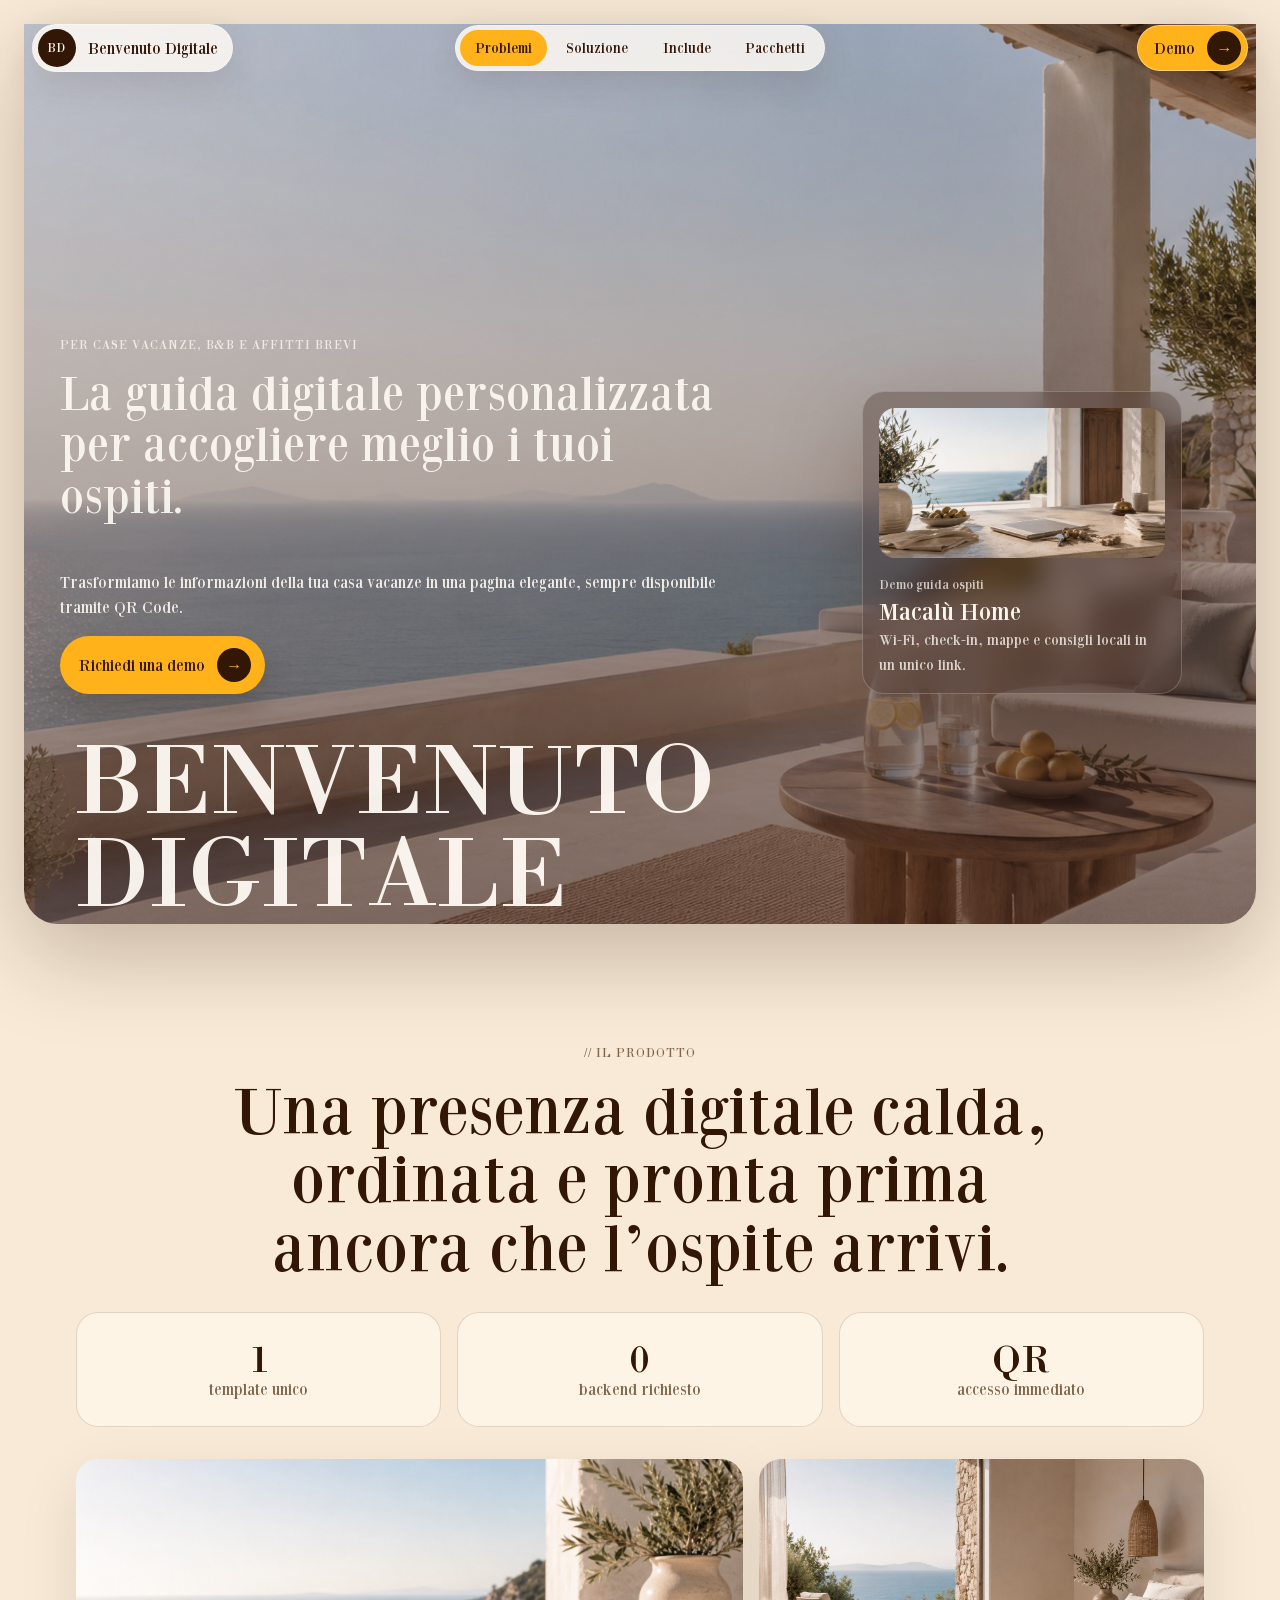
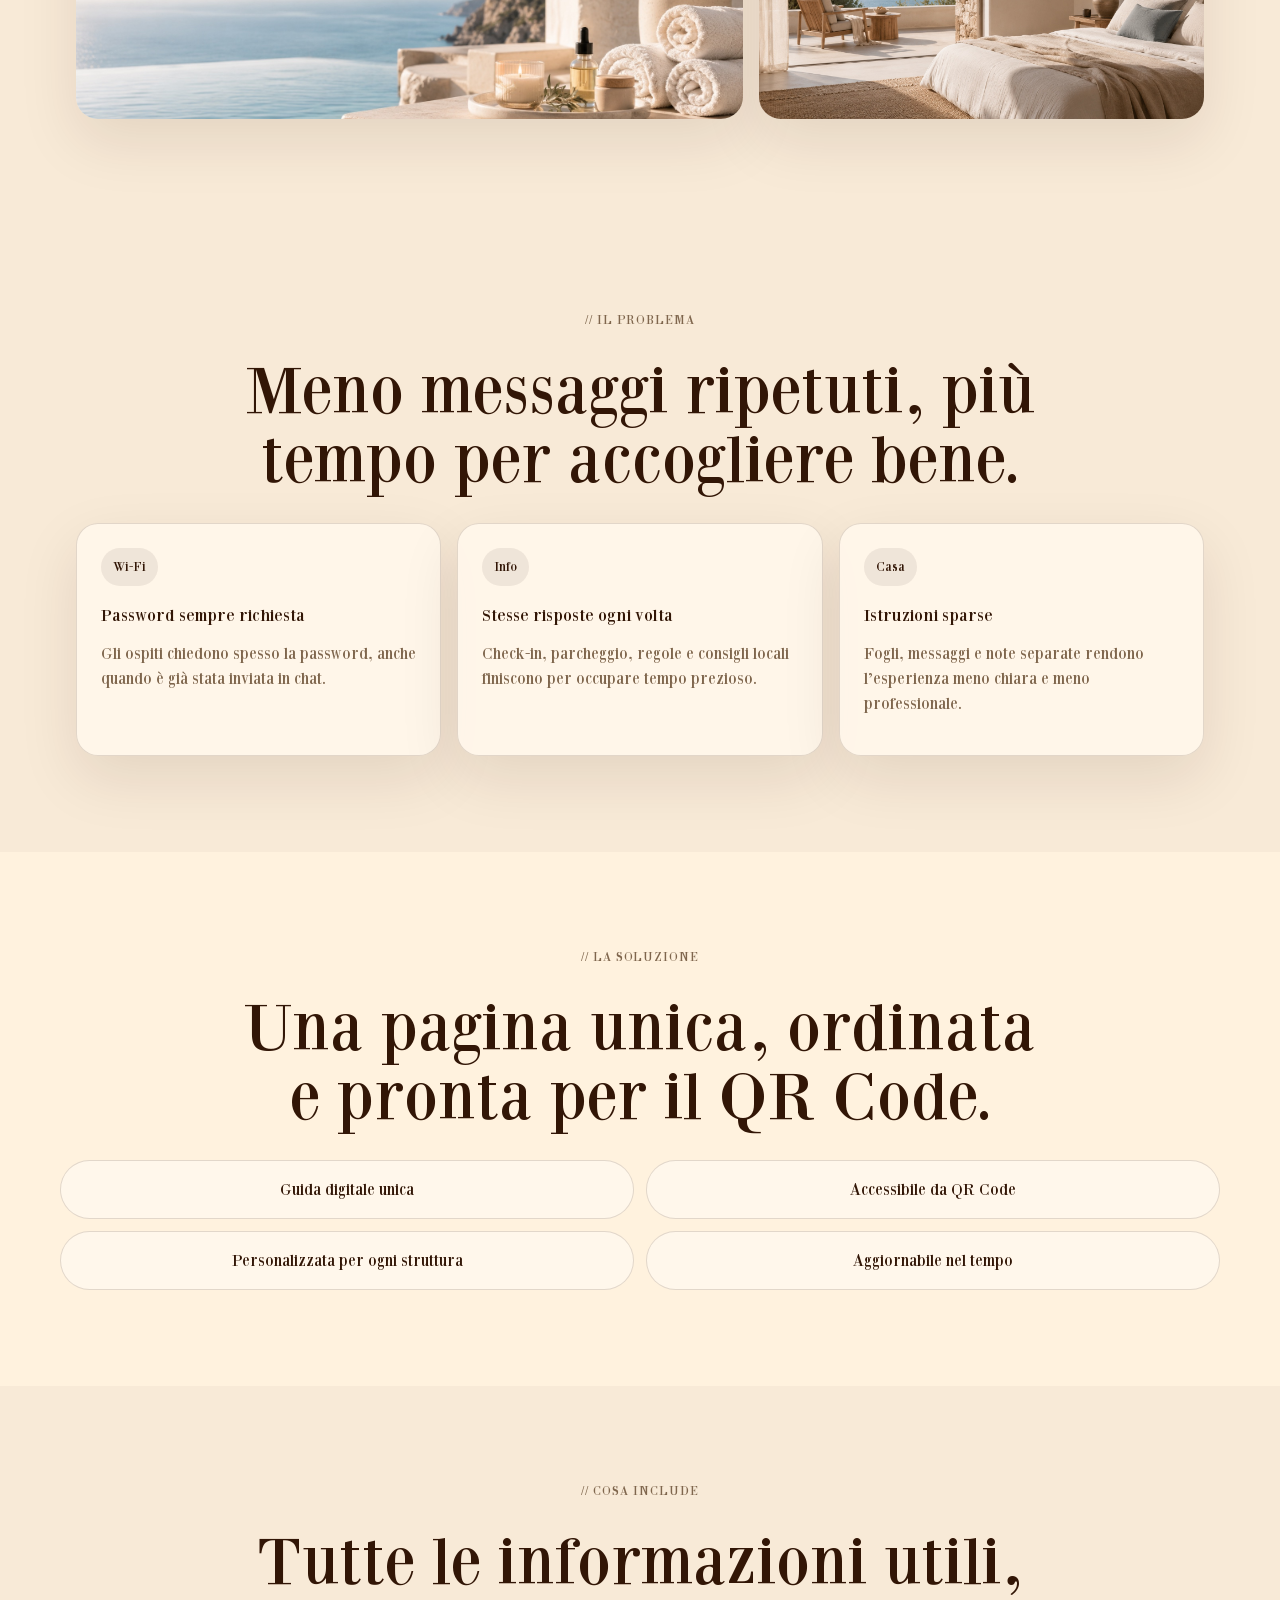
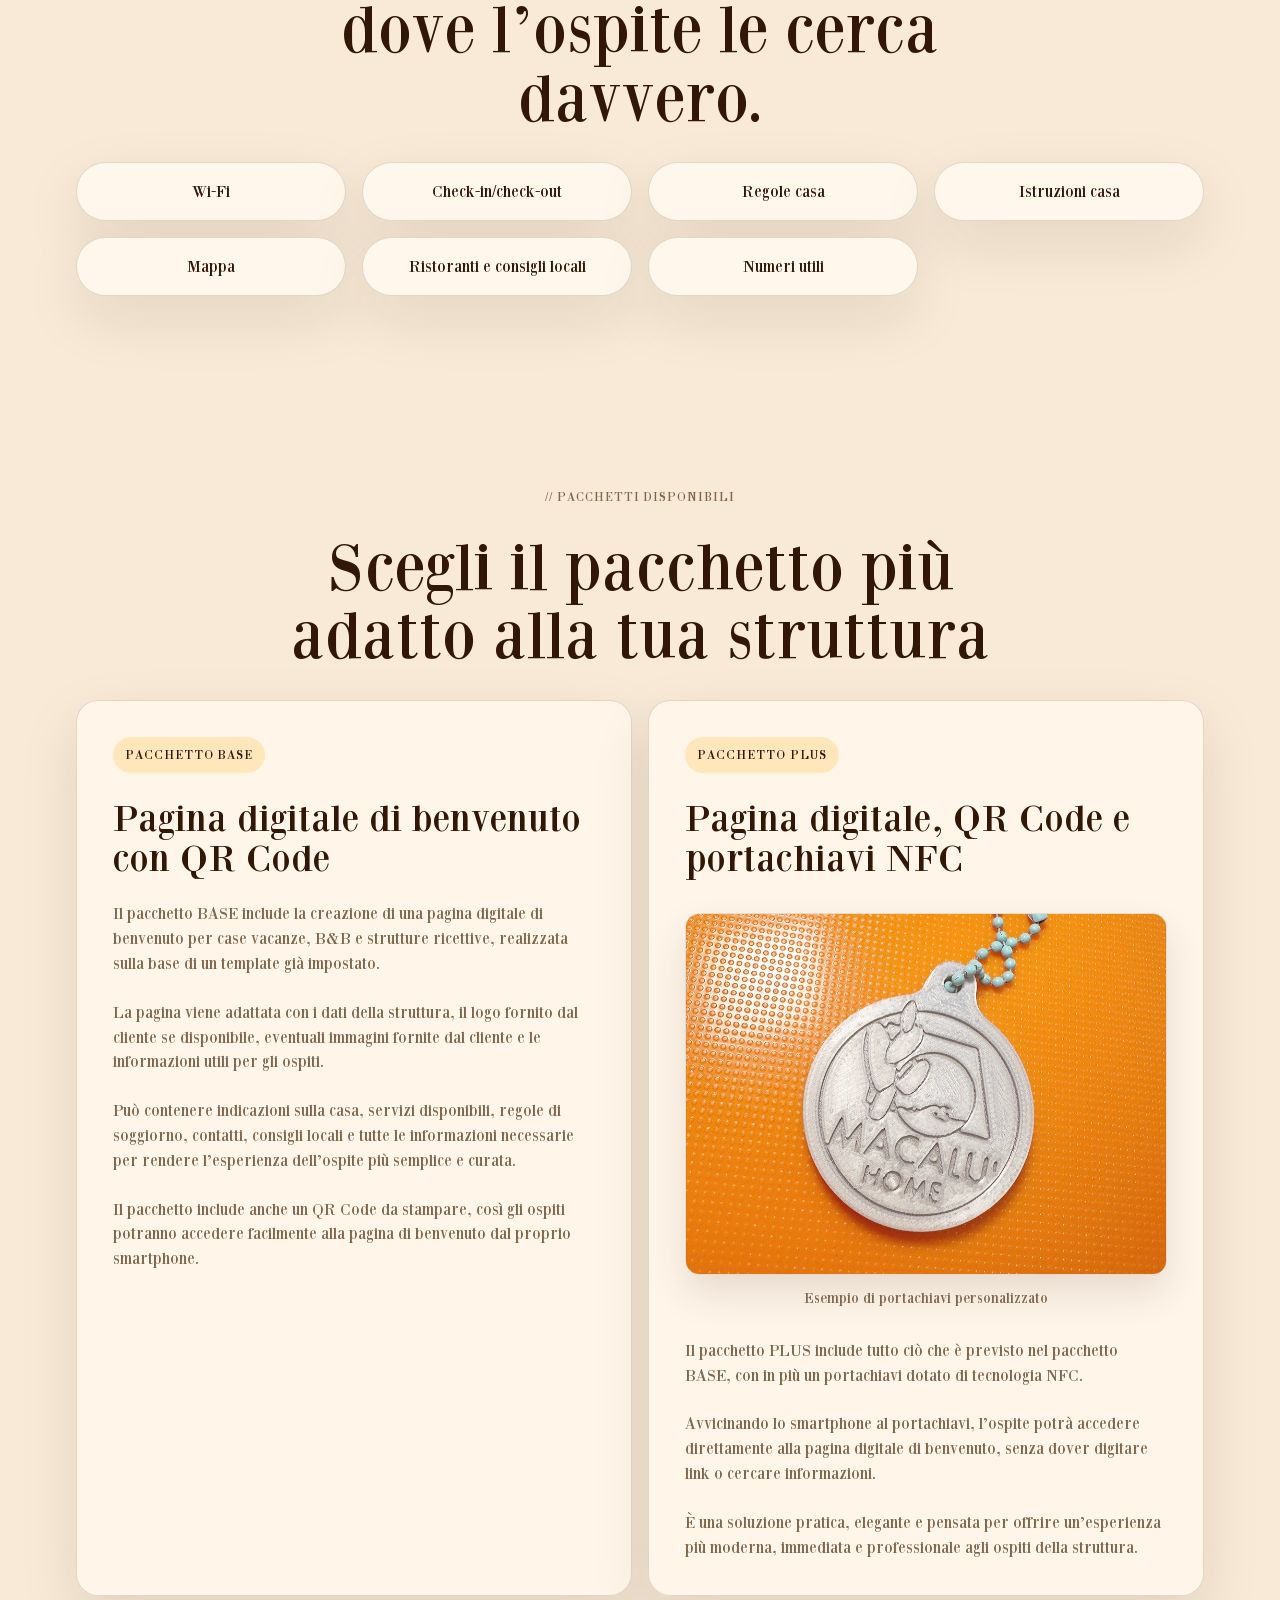
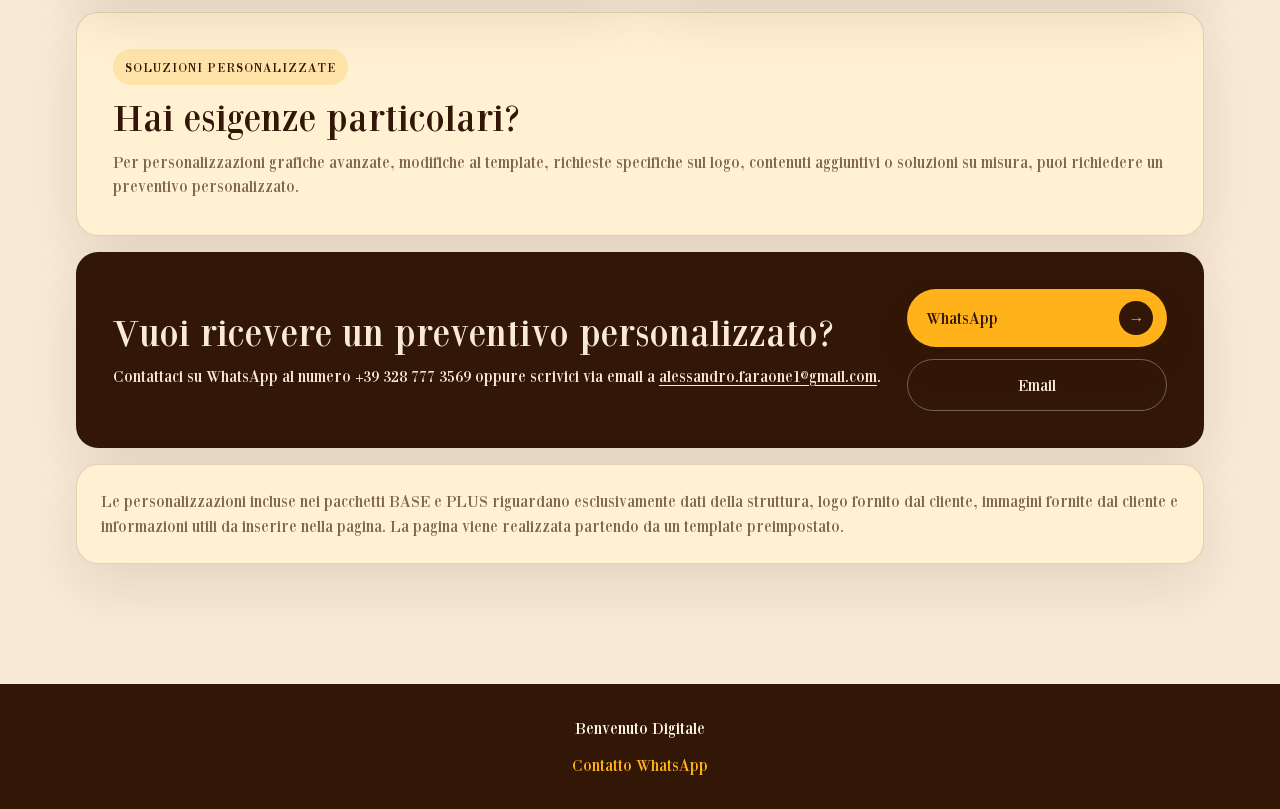
==== index.html @ 3b003738 "Correggi numero WhatsApp" ====
<!doctype html>
<html lang="it">
  <head>
    <meta charset="utf-8">
    <meta name="viewport" content="width=device-width, initial-scale=1">
    <meta name="description" content="Benvenuto Digitale crea guide digitali personalizzate per case vacanze, B&B e affitti brevi, sempre disponibili tramite QR Code.">
    <title>Benvenuto Digitale | Guide digitali per ospiti</title>
    <link rel="stylesheet" href="/css/style.css?v=20260706-3">
  </head>
  <body>
    <header class="site-header">
      <a class="brand" href="/" aria-label="Benvenuto Digitale">
        <span class="brand-mark">BD</span>
        <span>Benvenuto Digitale</span>
      </a>
      <nav class="main-nav" aria-label="Navigazione principale">
        <a href="#problemi">Problemi</a>
        <a href="#soluzione">Soluzione</a>
        <a href="#include">Include</a>
        <a href="#pacchetti">Pacchetti</a>
      </nav>
      <a class="header-link" href="https://wa.me/393287773569?text=Vorrei%20ricevere%20un%20preventivo%20personalizzato%20per%20Benvenuto%20Digitale">Demo <span>→</span></a>
    </header>

    <main>
      <section class="landing-hero">
        <div class="hero-content">
          <div class="hero-copy">
            <p class="eyebrow">Per case vacanze, B&B e affitti brevi</p>
            <p class="lead">La guida digitale personalizzata per accogliere meglio i tuoi ospiti.</p>
            <p>Trasformiamo le informazioni della tua casa vacanze in una pagina elegante, sempre disponibile tramite QR Code.</p>
            <a class="button button-primary" href="https://wa.me/393287773569?text=Vorrei%20ricevere%20un%20preventivo%20personalizzato%20per%20Benvenuto%20Digitale">Richiedi una demo <span>→</span></a>
          </div>
          <aside class="hero-preview" aria-label="Anteprima guida ospiti">
            <div class="preview-image"></div>
            <p>Demo guida ospiti</p>
            <h2>Macalù Home</h2>
            <span>Wi-Fi, check-in, mappe e consigli locali in un unico link.</span>
          </aside>
        </div>
        <h1 class="hero-word">Benvenuto Digitale</h1>
      </section>

      <section class="section intro-panel">
        <p class="eyebrow">// Il prodotto</p>
        <h2>Una presenza digitale calda, ordinata e pronta prima ancora che l’ospite arrivi.</h2>
        <div class="intro-stats">
          <div>
            <strong>1</strong>
            <span>template unico</span>
          </div>
          <div>
            <strong>0</strong>
            <span>backend richiesto</span>
          </div>
          <div>
            <strong>QR</strong>
            <span>accesso immediato</span>
          </div>
        </div>
        <div class="photo-strip" aria-label="Atmosfera della guida digitale">
          <div class="photo-card detail"></div>
          <div class="photo-card room"></div>
        </div>
      </section>

      <section class="section" id="problemi">
        <div class="section-heading">
          <p class="eyebrow">// Il problema</p>
          <h2>Meno messaggi ripetuti, più tempo per accogliere bene.</h2>
        </div>
        <div class="grid three">
          <article class="card">
            <span class="icon">Wi-Fi</span>
            <h3>Password sempre richiesta</h3>
            <p>Gli ospiti chiedono spesso la password, anche quando è già stata inviata in chat.</p>
          </article>
          <article class="card">
            <span class="icon">Info</span>
            <h3>Stesse risposte ogni volta</h3>
            <p>Check-in, parcheggio, regole e consigli locali finiscono per occupare tempo prezioso.</p>
          </article>
          <article class="card">
            <span class="icon">Casa</span>
            <h3>Istruzioni sparse</h3>
            <p>Fogli, messaggi e note separate rendono l’esperienza meno chiara e meno professionale.</p>
          </article>
        </div>
      </section>

      <section class="section soft" id="soluzione">
        <div class="section-heading">
          <p class="eyebrow">// La soluzione</p>
          <h2>Una pagina unica, ordinata e pronta per il QR Code.</h2>
        </div>
        <div class="feature-list">
          <div>Guida digitale unica</div>
          <div>Accessibile da QR Code</div>
          <div>Personalizzata per ogni struttura</div>
          <div>Aggiornabile nel tempo</div>
        </div>
      </section>

      <section class="section" id="include">
        <div class="section-heading">
          <p class="eyebrow">// Cosa include</p>
          <h2>Tutte le informazioni utili, dove l’ospite le cerca davvero.</h2>
        </div>
        <div class="grid include-grid">
          <div class="mini-card">Wi-Fi</div>
          <div class="mini-card">Check-in/check-out</div>
          <div class="mini-card">Regole casa</div>
          <div class="mini-card">Istruzioni casa</div>
          <div class="mini-card">Mappa</div>
          <div class="mini-card">Ristoranti e consigli locali</div>
          <div class="mini-card">Numeri utili</div>
        </div>
      </section>

      <section class="section packages" id="pacchetti">
        <div class="section-heading">
          <p class="eyebrow">// Pacchetti disponibili</p>
          <h2>Scegli il pacchetto più adatto alla tua struttura</h2>
        </div>
        <div class="package-grid">
          <article class="package-card">
            <span class="package-label">Pacchetto BASE</span>
            <h3>Pagina digitale di benvenuto con QR Code</h3>
            <p>Il pacchetto BASE include la creazione di una pagina digitale di benvenuto per case vacanze, B&B e strutture ricettive, realizzata sulla base di un template già impostato.</p>
            <p>La pagina viene adattata con i dati della struttura, il logo fornito dal cliente se disponibile, eventuali immagini fornite dal cliente e le informazioni utili per gli ospiti.</p>
            <p>Può contenere indicazioni sulla casa, servizi disponibili, regole di soggiorno, contatti, consigli locali e tutte le informazioni necessarie per rendere l’esperienza dell’ospite più semplice e curata.</p>
            <p>Il pacchetto include anche un QR Code da stampare, così gli ospiti potranno accedere facilmente alla pagina di benvenuto dal proprio smartphone.</p>
          </article>
          <article class="package-card highlighted">
            <span class="package-label">Pacchetto PLUS</span>
            <h3>Pagina digitale, QR Code e portachiavi NFC</h3>
            <figure class="package-image">
              <img src="/assets/img/plus-portachiavi.jpg" alt="Esempio di portachiavi personalizzato Macalù Home con tecnologia NFC" loading="lazy">
              <figcaption>Esempio di portachiavi personalizzato</figcaption>
            </figure>
            <p>Il pacchetto PLUS include tutto ciò che è previsto nel pacchetto BASE, con in più un portachiavi dotato di tecnologia NFC.</p>
            <p>Avvicinando lo smartphone al portachiavi, l’ospite potrà accedere direttamente alla pagina digitale di benvenuto, senza dover digitare link o cercare informazioni.</p>
            <p>È una soluzione pratica, elegante e pensata per offrire un’esperienza più moderna, immediata e professionale agli ospiti della struttura.</p>
          </article>
        </div>
        <article class="custom-solution">
          <div>
            <span class="package-label">Soluzioni personalizzate</span>
            <h3>Hai esigenze particolari?</h3>
            <p>Per personalizzazioni grafiche avanzate, modifiche al template, richieste specifiche sul logo, contenuti aggiuntivi o soluzioni su misura, puoi richiedere un preventivo personalizzato.</p>
          </div>
        </article>
        <div class="quote-cta">
          <div>
            <h3>Vuoi ricevere un preventivo personalizzato?</h3>
            <p>Contattaci su WhatsApp al numero +39 328 777 3569 oppure scrivici via email a <a href="mailto:alessandro.faraone1@gmail.com">alessandro.faraone1@gmail.com</a>.</p>
          </div>
          <div class="quote-actions">
            <a class="button button-primary whatsapp-button" href="https://wa.me/393287773569?text=Vorrei%20ricevere%20un%20preventivo%20personalizzato%20per%20Benvenuto%20Digitale" target="_blank" rel="noopener">WhatsApp <span>→</span></a>
            <a class="email-link" href="mailto:alessandro.faraone1@gmail.com">Email</a>
          </div>
        </div>
        <aside class="package-note">
          <p>Le personalizzazioni incluse nei pacchetti BASE e PLUS riguardano esclusivamente dati della struttura, logo fornito dal cliente, immagini fornite dal cliente e informazioni utili da inserire nella pagina. La pagina viene realizzata partendo da un template preimpostato.</p>
        </aside>
      </section>
    </main>

    <footer class="footer">
      <p>Benvenuto Digitale</p>
      <a href="https://wa.me/393287773569?text=Vorrei%20ricevere%20un%20preventivo%20personalizzato%20per%20Benvenuto%20Digitale">Contatto WhatsApp</a>
    </footer>
  </body>
</html>
---- css/style.css ----
:root {
  --color-cream: #f8ead7;
  --color-cream-deep: #ffb21a;
  --color-white: #fff7eb;
  --color-milk: rgba(255, 247, 235, 0.92);
  --color-mint: #f3dfbf;
  --color-sage: #7c6f55;
  --color-sea: #b87914;
  --color-clay: #d98d08;
  --color-ink: #321606;
  --color-muted: #7f664d;
  --color-line: rgba(50, 22, 6, 0.14);
  --shadow: 0 22px 60px rgba(50, 22, 6, 0.1);
  --shadow-strong: 0 30px 90px rgba(50, 22, 6, 0.26);
  --font-base: "BodoniXT", "Bodoni XT", Georgia, "Times New Roman", serif;
  --font-display: "BodoniXT", "Bodoni XT", Georgia, "Times New Roman", serif;
  --space-1: 0.5rem;
  --space-2: 0.75rem;
  --space-3: 1rem;
  --space-4: 1.5rem;
  --space-5: 2rem;
  --space-6: 3rem;
  --space-7: 5rem;
  --radius: 22px;
  --radius-sm: 14px;
  --max-width: 1160px;
}

@font-face {
  font-family: "BodoniXT";
  src:
    local("BodoniXT"),
    url("/assets/fonts/BodoniXT.ttf") format("truetype");
  font-style: normal;
  font-weight: 400;
  font-display: swap;
}

@font-face {
  font-family: "Bodoni XT";
  src:
    local("BodoniXT"),
    url("/assets/fonts/BodoniXT.ttf") format("truetype");
  font-style: normal;
  font-weight: 400;
  font-display: swap;
}

* {
  box-sizing: border-box;
}

html {
  scroll-behavior: smooth;
}

body {
  margin: 0;
  color: var(--color-ink);
  background: var(--color-cream);
  font-family: var(--font-base);
  line-height: 1.55;
}

body,
button,
input,
textarea,
select {
  font-synthesis-weight: none;
}

a {
  color: inherit;
  text-decoration: none;
}

img {
  display: block;
  max-width: 100%;
}

h1,
h2,
h3,
h4,
p {
  margin-top: 0;
}

h1,
h2,
.section-title {
  font-family: var(--font-display);
  font-weight: 500;
  letter-spacing: 0;
}

h1 {
  margin-bottom: var(--space-3);
  font-size: clamp(3rem, 11vw, 9.2rem);
  line-height: 0.88;
}

h2 {
  max-width: 820px;
  margin-bottom: 0;
  font-size: clamp(2.1rem, 5.6vw, 4.2rem);
  line-height: 1.02;
}

h3 {
  margin-bottom: var(--space-2);
  font-size: 1.08rem;
}

h4 {
  margin-bottom: var(--space-1);
  font-size: 1rem;
}

p {
  color: var(--color-muted);
}

.site-header {
  position: absolute;
  z-index: 5;
  top: 0;
  left: 0;
  display: grid;
  width: 100%;
  grid-template-columns: 1fr auto;
  align-items: center;
  gap: var(--space-3);
  padding: var(--space-3);
}

.brand,
.header-link,
.main-nav {
  min-height: 46px;
  border: 1px solid rgba(255, 250, 244, 0.44);
  border-radius: 999px;
  background: rgba(255, 250, 244, 0.83);
  box-shadow: 0 12px 34px rgba(59, 36, 31, 0.12);
  backdrop-filter: blur(16px);
}

.brand,
.header-link {
  display: inline-flex;
  align-items: center;
  gap: var(--space-2);
  font-weight: 850;
}

.brand {
  justify-self: start;
  padding: 0.25rem 0.9rem 0.25rem 0.3rem;
}

.brand-mark {
  display: grid;
  width: 38px;
  height: 38px;
  place-items: center;
  border-radius: 50%;
  background: var(--color-ink);
  color: var(--color-white);
  font-size: 0.78rem;
}

.main-nav {
  display: none;
  justify-self: center;
  align-items: center;
  gap: 0.25rem;
  padding: 0.25rem;
}

.main-nav a {
  display: inline-flex;
  min-height: 36px;
  align-items: center;
  padding: 0 0.95rem;
  border-radius: 999px;
  color: var(--color-ink);
  font-size: 0.9rem;
  font-weight: 750;
}

.main-nav a:first-child {
  background: var(--color-cream-deep);
  color: var(--color-ink);
}

.header-link {
  justify-self: end;
  padding: 0.25rem 0.35rem 0.25rem 1rem;
  color: var(--color-ink);
}

.header-link span,
.button span {
  display: grid;
  width: 34px;
  height: 34px;
  place-items: center;
  border-radius: 50%;
  background: var(--color-ink);
  color: var(--color-cream-deep);
}

.header-link {
  background: var(--color-cream-deep);
}

.landing-hero {
  position: relative;
  min-height: 980px;
  display: flex;
  align-items: flex-end;
  overflow: hidden;
  margin: var(--space-3);
  border-radius: 0 0 34px 34px;
  padding: 7.5rem var(--space-3) clamp(10rem, 18vw, 16rem);
  background:
    linear-gradient(180deg, rgba(59, 36, 31, 0.12), rgba(59, 36, 31, 0.62)),
    url("/assets/img/landing-hero.jpg") center/cover no-repeat;
  box-shadow: var(--shadow-strong);
}

.hero-content {
  position: relative;
  z-index: 3;
  display: grid;
  width: min(100%, var(--max-width));
  grid-template-columns: 1fr;
  gap: var(--space-4);
  align-items: end;
  margin: 0 auto;
  padding-bottom: 0;
  color: var(--color-white);
}

.hero-copy {
  max-width: 680px;
  min-width: 0;
}

.hero-copy p,
.hero-content p {
  color: rgba(255, 250, 244, 0.9);
}

.lead {
  font-family: var(--font-display);
  font-size: clamp(1.65rem, 3.8vw, 3rem);
  font-weight: 400;
  line-height: 1.08;
}

.hero-word {
  position: absolute;
  z-index: 1;
  right: clamp(0.75rem, 4vw, 4rem);
  bottom: 0.1em;
  left: clamp(0.75rem, 4vw, 4rem);
  max-width: none;
  margin: 0;
  color: rgba(255, 250, 244, 0.95);
  font-family: var(--font-base);
  font-size: clamp(3rem, 8vw, 7rem);
  font-weight: 400;
  line-height: 0.9;
  text-transform: uppercase;
}

.hero-preview {
  width: min(100%, 320px);
  justify-self: start;
  align-self: end;
  padding: var(--space-3);
  border: 1px solid rgba(255, 250, 244, 0.22);
  border-radius: var(--radius);
  background: rgba(59, 36, 31, 0.34);
  box-shadow: var(--shadow-strong);
  backdrop-filter: blur(14px);
}

.preview-image {
  min-height: 150px;
  margin-bottom: var(--space-3);
  border-radius: 16px;
  background: url("/assets/img/welcome-detail.jpg") center/cover no-repeat;
}

.hero-preview p {
  margin-bottom: 0.25rem;
  color: rgba(255, 250, 244, 0.72);
  font-size: 0.84rem;
}

.hero-preview h2 {
  margin-bottom: 0.25rem;
  color: var(--color-white);
  font-size: 1.5rem;
}

.hero-preview span {
  color: rgba(255, 250, 244, 0.78);
  font-size: 0.92rem;
}

.eyebrow {
  margin-bottom: var(--space-2);
  color: var(--color-clay);
  font-size: 0.76rem;
  font-weight: 900;
  letter-spacing: 0.08em;
  text-transform: uppercase;
}

.landing-hero .eyebrow {
  color: rgba(255, 250, 244, 0.78);
}

.button {
  display: inline-flex;
  width: fit-content;
  max-width: 100%;
  min-height: 52px;
  align-items: center;
  justify-content: center;
  gap: var(--space-2);
  border: 0;
  border-radius: 999px;
  cursor: pointer;
  font-family: var(--font-base);
  font-size: 1rem;
  font-weight: 400;
  line-height: 1;
  padding: 0.75rem 0.85rem 0.75rem 1.2rem;
  text-align: center;
  white-space: nowrap;
}

.button-primary {
  background: var(--color-cream-deep);
  color: var(--color-ink);
  box-shadow: 0 16px 32px rgba(50, 22, 6, 0.2);
}

.button-secondary {
  background: var(--color-white);
  border: 1px solid var(--color-line);
  color: var(--color-ink);
}

.button-dark {
  background: var(--color-ink);
  color: var(--color-white);
}

.section {
  width: min(100%, var(--max-width));
  margin: 0 auto;
  padding: clamp(4rem, 8vw, 6rem) var(--space-3);
}

.intro-panel {
  text-align: center;
}

.intro-panel .eyebrow,
.section-heading .eyebrow {
  color: var(--color-muted);
}

.intro-panel h2 {
  margin-right: auto;
  margin-left: auto;
}

.intro-stats {
  display: grid;
  gap: var(--space-3);
  margin-top: var(--space-5);
}

.photo-strip {
  display: grid;
  grid-template-columns: 1fr;
  gap: var(--space-3);
  margin-top: var(--space-5);
}

.photo-card {
  min-height: 260px;
  border-radius: var(--radius);
  background-position: center;
  background-size: cover;
  box-shadow: var(--shadow);
}

.photo-card.detail {
  background-image: url("/assets/img/guest-experience.jpg");
}

.photo-card.room {
  background-image: url("/assets/img/macaluhome-hero.jpg");
}

.intro-stats div {
  padding: var(--space-4);
  border: 1px solid var(--color-line);
  border-radius: var(--radius);
  background: rgba(255, 247, 235, 0.78);
}

.intro-stats strong {
  display: block;
  font-size: 2.5rem;
  line-height: 1;
}

.intro-stats span {
  color: var(--color-muted);
  font-weight: 750;
}

.section.soft {
  width: 100%;
  max-width: none;
  background: #fff2de;
}

.section.soft > * {
  width: min(100%, var(--max-width));
  margin-right: auto;
  margin-left: auto;
}

.section-heading {
  display: grid;
  gap: var(--space-2);
  justify-items: center;
  margin-bottom: var(--space-5);
  text-align: center;
}

.grid {
  display: grid;
  gap: var(--space-3);
}

.three {
  grid-template-columns: 1fr;
}

.card,
.price-card,
.mini-card,
.info-card,
.instruction-card,
.tip-card,
.number-card {
  border: 1px solid var(--color-line);
  border-radius: var(--radius);
  background: var(--color-milk);
  box-shadow: var(--shadow);
}

.card,
.price-card,
.info-card,
.instruction-card,
.tip-card,
.number-card {
  padding: var(--space-4);
}

.card,
.price-card {
  min-height: 230px;
}

.icon {
  display: inline-flex;
  min-height: 38px;
  align-items: center;
  margin-bottom: var(--space-3);
  padding: 0 var(--space-2);
  border-radius: 999px;
  background: rgba(59, 36, 31, 0.08);
  color: var(--color-ink);
  font-size: 0.82rem;
  font-weight: 900;
}

.feature-list,
.include-grid {
  grid-template-columns: 1fr;
}

.feature-list {
  display: grid;
  gap: var(--space-2);
}

.feature-list div,
.mini-card {
  padding: var(--space-3);
  border: 1px solid var(--color-line);
  border-radius: 999px;
  background: var(--color-white);
  font-weight: 850;
  text-align: center;
}

.price {
  color: var(--color-clay);
  font-family: var(--font-display);
  font-size: 1.8rem;
  font-weight: 500;
}

.highlighted {
  border-color: rgba(217, 141, 8, 0.34);
  background: #fff1d2;
}

.packages {
  max-width: 1180px;
}

.package-grid {
  display: grid;
  gap: var(--space-3);
}

.package-card,
.custom-solution,
.quote-cta,
.package-note {
  border: 1px solid var(--color-line);
  border-radius: var(--radius);
  background: var(--color-milk);
  box-shadow: var(--shadow);
}

.package-card,
.custom-solution,
.quote-cta {
  padding: clamp(1.5rem, 3vw, 2.25rem);
}

.package-card {
  display: flex;
  min-height: 100%;
  flex-direction: column;
  gap: var(--space-2);
}

.package-card h3,
.custom-solution h3,
.quote-cta h3 {
  margin-bottom: var(--space-2);
  font-family: var(--font-display);
  font-size: clamp(1.7rem, 3vw, 2.45rem);
  font-weight: 400;
  line-height: 1.05;
}

.package-card p,
.custom-solution p,
.quote-cta p,
.package-note p {
  margin-bottom: 0;
}

.package-card p + p {
  margin-top: var(--space-2);
}

.package-image {
  margin: var(--space-2) 0 var(--space-3);
}

.package-image img {
  width: 100%;
  aspect-ratio: 4 / 3;
  object-fit: cover;
  object-position: center 58%;
  border: 1px solid rgba(50, 22, 6, 0.12);
  border-radius: var(--radius-sm);
  box-shadow: 0 18px 38px rgba(50, 22, 6, 0.12);
}

.package-image figcaption {
  margin-top: var(--space-2);
  color: var(--color-muted);
  font-size: 0.92rem;
  text-align: center;
}

.package-label {
  display: inline-flex;
  width: fit-content;
  min-height: 36px;
  align-items: center;
  margin-bottom: var(--space-2);
  padding: 0 var(--space-2);
  border-radius: 999px;
  background: rgba(255, 178, 26, 0.22);
  color: var(--color-ink);
  font-size: 0.78rem;
  font-weight: 400;
  letter-spacing: 0.08em;
  text-transform: uppercase;
}

.custom-solution {
  margin-top: var(--space-3);
  background: #fff1d2;
}

.quote-cta {
  display: grid;
  gap: var(--space-4);
  align-items: center;
  margin-top: var(--space-3);
  background: var(--color-ink);
  color: var(--color-cream);
}

.quote-cta h3,
.quote-cta p,
.quote-cta a {
  color: var(--color-cream);
}

.quote-cta p a {
  text-decoration: underline;
  text-underline-offset: 0.18em;
}

.quote-actions {
  display: flex;
  flex-direction: column;
  gap: var(--space-2);
  align-items: stretch;
}

.quote-actions .button {
  width: 100%;
}

.quote-actions .button-primary {
  color: var(--color-ink);
}

.whatsapp-button {
  min-width: 220px;
  justify-content: space-between;
}

.whatsapp-button span {
  flex: 0 0 auto;
}

.email-link {
  display: inline-flex;
  min-height: 52px;
  align-items: center;
  justify-content: center;
  border: 1px solid rgba(255, 247, 235, 0.32);
  border-radius: 999px;
  font-weight: 400;
}

.package-note {
  margin-top: var(--space-3);
  padding: var(--space-4);
  background: #fff1d2;
}

.footer {
  display: flex;
  flex-direction: column;
  gap: var(--space-2);
  margin-top: var(--space-4);
  padding: var(--space-5) var(--space-3);
  background: var(--color-ink);
  color: var(--color-white);
  text-align: center;
}

.footer p {
  margin-bottom: 0;
  color: var(--color-white);
  font-weight: 900;
}

.footer a {
  color: var(--color-cream-deep);
  font-weight: 800;
}

.client-shell {
  background: var(--color-cream);
}

.client-hero {
  position: relative;
  min-height: 820px;
  display: flex;
  align-items: flex-end;
  overflow: hidden;
  margin: var(--space-3);
  border-radius: 0 0 34px 34px;
  padding: var(--space-4) var(--space-3);
  background-position: center;
  background-size: cover;
  color: var(--color-white);
  box-shadow: var(--shadow-strong);
}

.client-hero-inner {
  position: relative;
  z-index: 2;
  display: grid;
  width: min(100%, 1040px);
  grid-template-columns: 1fr;
  gap: var(--space-4);
  align-items: end;
  margin: 0 auto;
  padding-top: 9rem;
}

.client-hero-copy {
  max-width: 720px;
  min-width: 0;
}

.client-hero h1 {
  margin-bottom: var(--space-2);
  color: var(--color-white);
}

.client-hero p {
  max-width: 680px;
  color: rgba(255, 250, 244, 0.92);
}

.client-hero-card {
  align-self: end;
  padding: var(--space-4);
  border: 1px solid rgba(255, 250, 244, 0.22);
  border-radius: var(--radius);
  background: rgba(59, 36, 31, 0.38);
  box-shadow: var(--shadow-strong);
  backdrop-filter: blur(14px);
}

.client-hero-card p {
  margin-bottom: var(--space-2);
  color: rgba(255, 250, 244, 0.78);
}

.client-hero-card h2 {
  margin-bottom: var(--space-1);
  color: var(--color-white);
  font-size: clamp(1.45rem, 2.2vw, 2.1rem);
  line-height: 1.05;
}

.hero-actions,
.action-row {
  display: flex;
  flex-direction: column;
  gap: var(--space-2);
  margin-top: var(--space-4);
}

.client-section {
  width: min(100%, 1040px);
  margin: 0 auto;
  padding: var(--space-5) var(--space-3) 0;
}

.client-section:last-of-type {
  padding-bottom: var(--space-5);
}

.section-title {
  margin-bottom: var(--space-3);
  font-size: clamp(2rem, 5vw, 3.2rem);
  line-height: 1.02;
}

.quick-grid,
.instructions-grid,
.tips-grid,
.numbers-grid {
  display: grid;
  gap: var(--space-3);
}

.card,
.price-card,
.mini-card,
.info-card,
.instruction-card,
.tip-card,
.number-card,
.hero-preview,
.client-hero-card {
  min-width: 0;
  overflow-wrap: anywhere;
}

.info-label {
  display: block;
  margin-bottom: 0.35rem;
  color: var(--color-muted);
  font-size: 0.74rem;
  font-weight: 900;
  letter-spacing: 0.07em;
  text-transform: uppercase;
}

.info-value {
  color: var(--color-ink);
  font-weight: 850;
}

.wifi-box {
  border-radius: var(--radius);
  background: var(--color-ink);
  color: var(--color-white);
  padding: var(--space-4);
  box-shadow: var(--shadow);
}

.wifi-box p {
  color: rgba(255, 250, 244, 0.78);
}

.wifi-password {
  display: block;
  width: 100%;
  margin: var(--space-3) 0;
  padding: var(--space-3);
  overflow-wrap: anywhere;
  border: 1px solid rgba(255, 250, 244, 0.16);
  border-radius: var(--radius-sm);
  background: rgba(255, 250, 244, 0.08);
  color: var(--color-white);
  font-size: 1.35rem;
  font-weight: 900;
}

.copy-message {
  min-height: 1.5rem;
  margin-top: var(--space-2);
  margin-bottom: 0;
  color: #d9ecd5;
  font-weight: 800;
}

.rule-list,
.checkout-list {
  display: grid;
  gap: var(--space-2);
  padding: 0;
  list-style: none;
}

.rule-list li,
.checkout-list li {
  padding: var(--space-3);
  border: 1px solid var(--color-line);
  border-radius: var(--radius-sm);
  background: var(--color-white);
}

.tip-category {
  margin-top: var(--space-4);
}

.tip-category h3 {
  margin-bottom: var(--space-3);
  font-family: var(--font-display);
  font-size: 1.8rem;
  font-weight: 500;
}

.tip-card {
  display: grid;
  gap: var(--space-2);
}

.tip-distance {
  color: var(--color-clay);
  font-weight: 900;
}

.client-footer {
  padding: var(--space-5) var(--space-3);
  background: var(--color-ink);
  color: var(--color-white);
  text-align: center;
}

.client-footer p {
  color: rgba(255, 250, 244, 0.8);
}

.social-links {
  display: flex;
  justify-content: center;
  gap: var(--space-3);
  margin-top: var(--space-3);
}

.loading-state,
.error-state {
  min-height: 100vh;
  display: grid;
  place-content: center;
  padding: var(--space-3);
  background: var(--color-cream);
  text-align: center;
}

.error-state h1,
.loading-state h1 {
  font-size: clamp(2rem, 8vw, 4rem);
}

@media (min-width: 720px) {
  .site-header {
    grid-template-columns: 1fr auto 1fr;
    padding: var(--space-4) var(--space-5);
  }

  .main-nav {
    display: inline-flex;
  }

  .landing-hero {
    margin: var(--space-4);
    padding-right: var(--space-5);
    padding-left: var(--space-5);
  }

  .hero-content {
    grid-template-columns: minmax(0, 1fr) 320px;
  }

  .hero-preview {
    justify-self: end;
  }

  .three {
    grid-template-columns: repeat(3, 1fr);
  }

  .include-grid,
  .feature-list,
  .intro-stats {
    grid-template-columns: repeat(2, 1fr);
  }

  .photo-strip {
    grid-template-columns: 1.2fr 0.8fr;
  }

  .package-grid {
    grid-template-columns: repeat(2, minmax(0, 1fr));
    align-items: stretch;
  }

  .quote-cta {
    grid-template-columns: minmax(0, 1fr) auto;
  }

  .quote-actions {
    min-width: 260px;
  }

  .hero-actions,
  .action-row {
    flex-direction: row;
    flex-wrap: wrap;
  }

  .client-hero {
    margin: var(--space-4);
    padding-right: var(--space-5);
    padding-left: var(--space-5);
  }

  .client-hero-inner {
    grid-template-columns: minmax(0, 1fr) 310px;
  }

  .quick-grid,
  .instructions-grid,
  .numbers-grid {
    grid-template-columns: repeat(2, 1fr);
  }

  .tips-grid {
    grid-template-columns: repeat(2, 1fr);
  }
}

@media (min-width: 980px) {
  .landing-hero {
    min-height: 900px;
  }

  .hero-content {
    grid-template-columns: minmax(0, 0.95fr) minmax(280px, 340px);
    gap: clamp(2rem, 5vw, 5rem);
  }

  .intro-stats {
    grid-template-columns: repeat(3, 1fr);
  }

  .include-grid {
    grid-template-columns: repeat(4, 1fr);
  }

  .quick-grid {
    grid-template-columns: repeat(3, 1fr);
  }
}

@media (max-width: 460px) {
  .brand span:last-child {
    display: none;
  }

  .header-link {
    padding-left: 0.8rem;
  }

  .landing-hero,
  .client-hero {
    min-height: 900px;
    margin: 0;
    border-radius: 0 0 26px 26px;
  }

  .button {
    width: 100%;
    white-space: normal;
  }
}
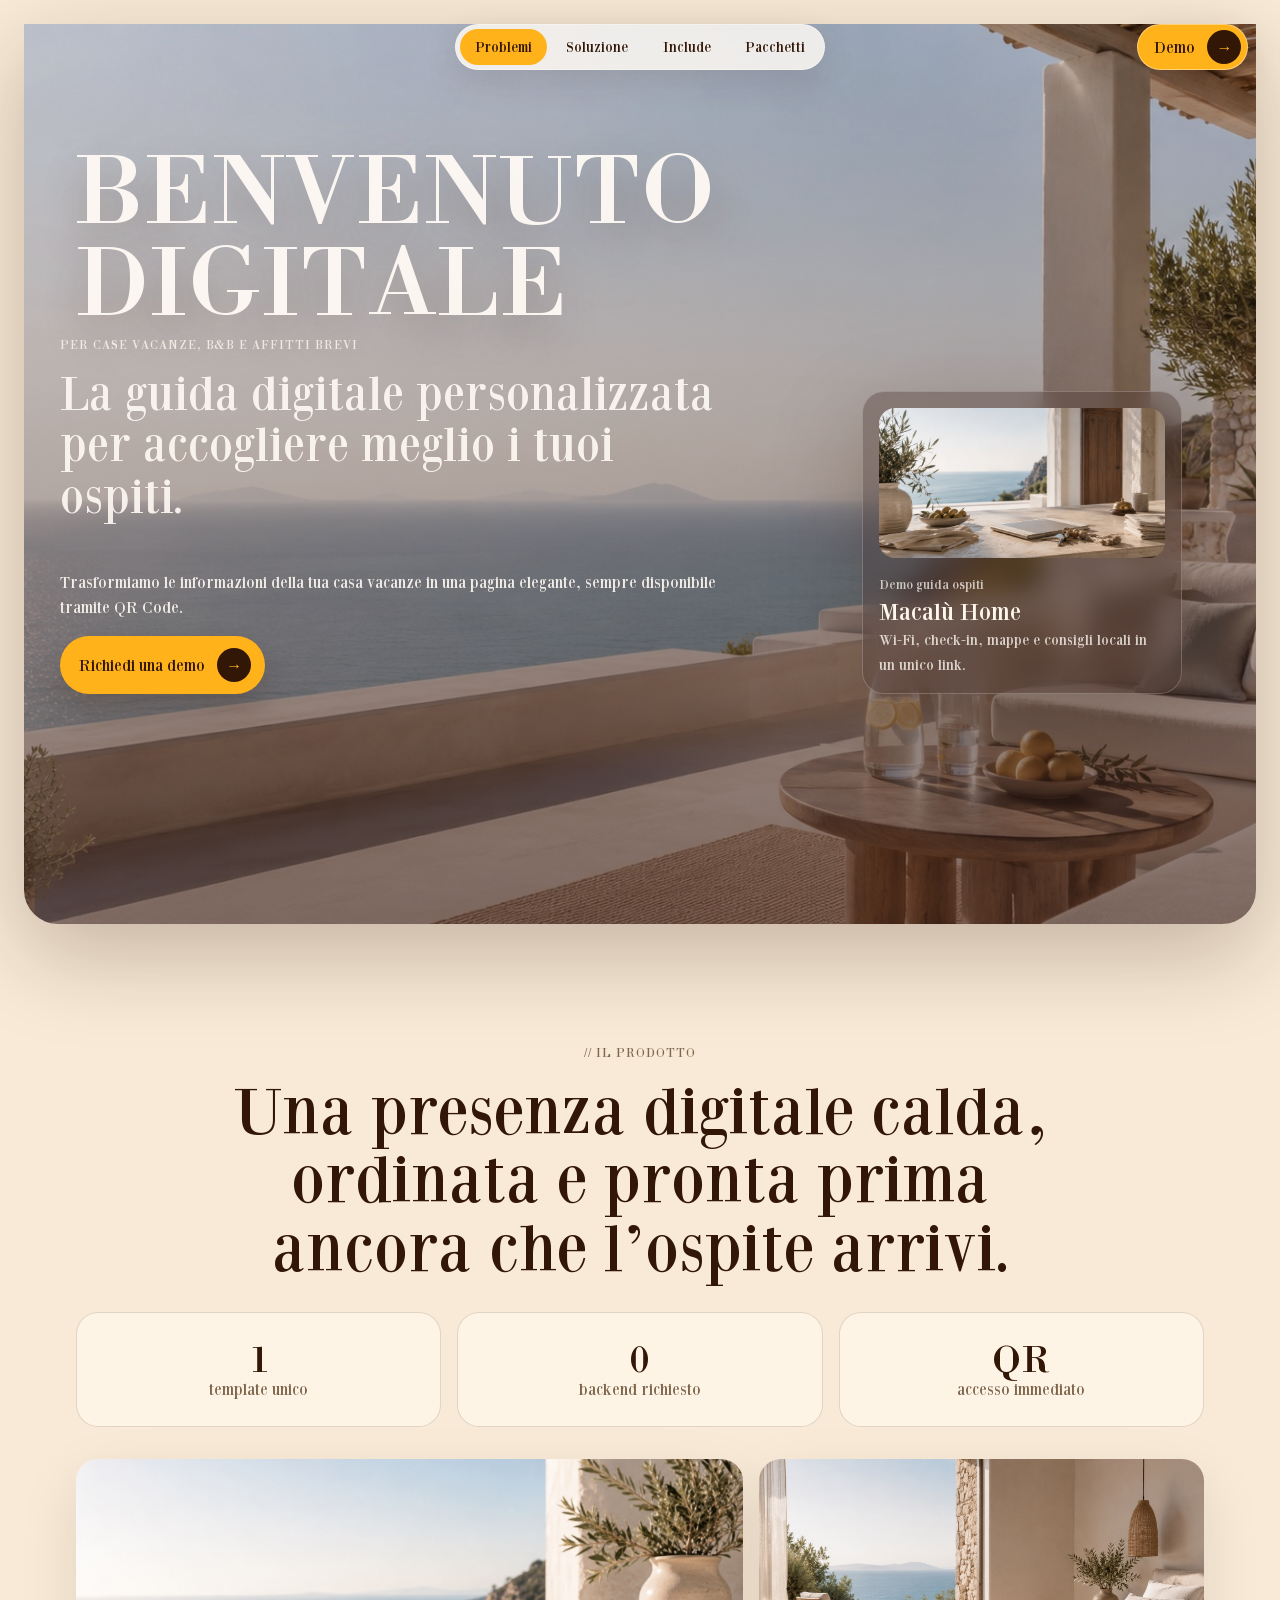
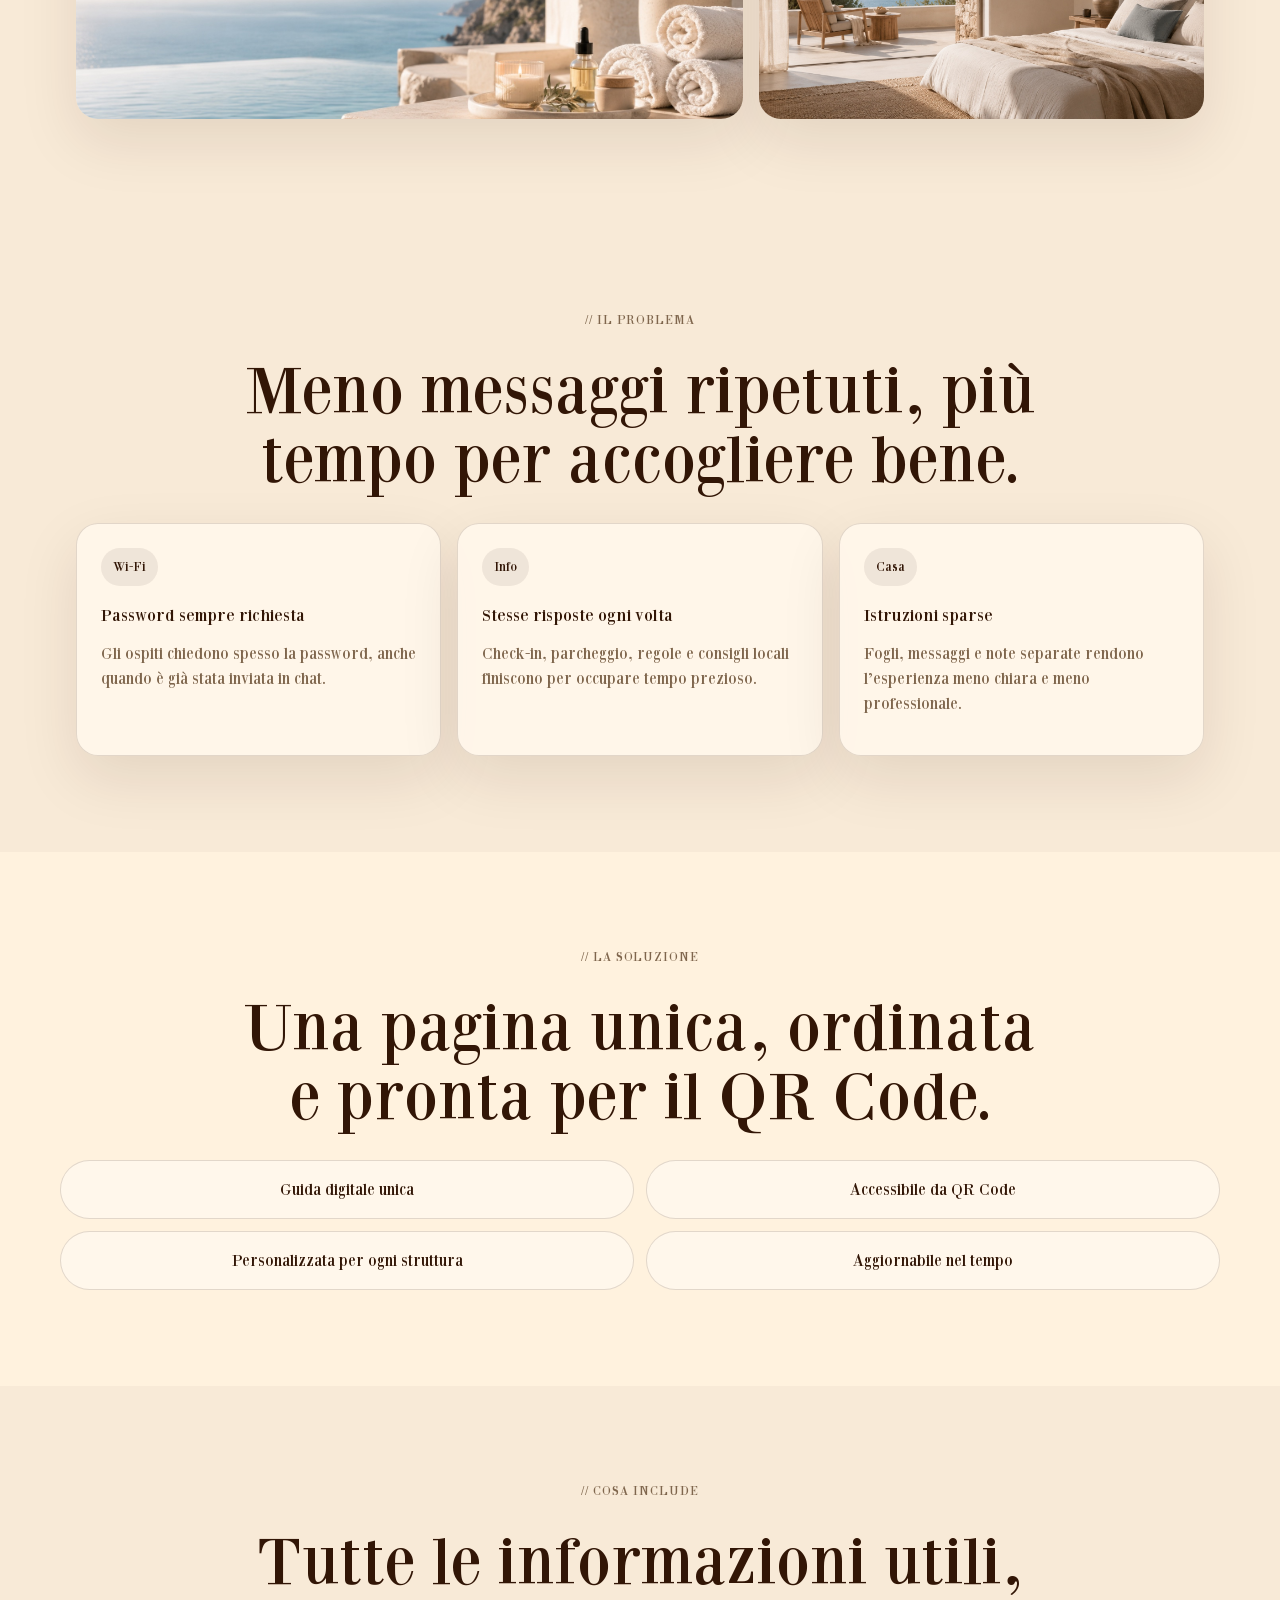
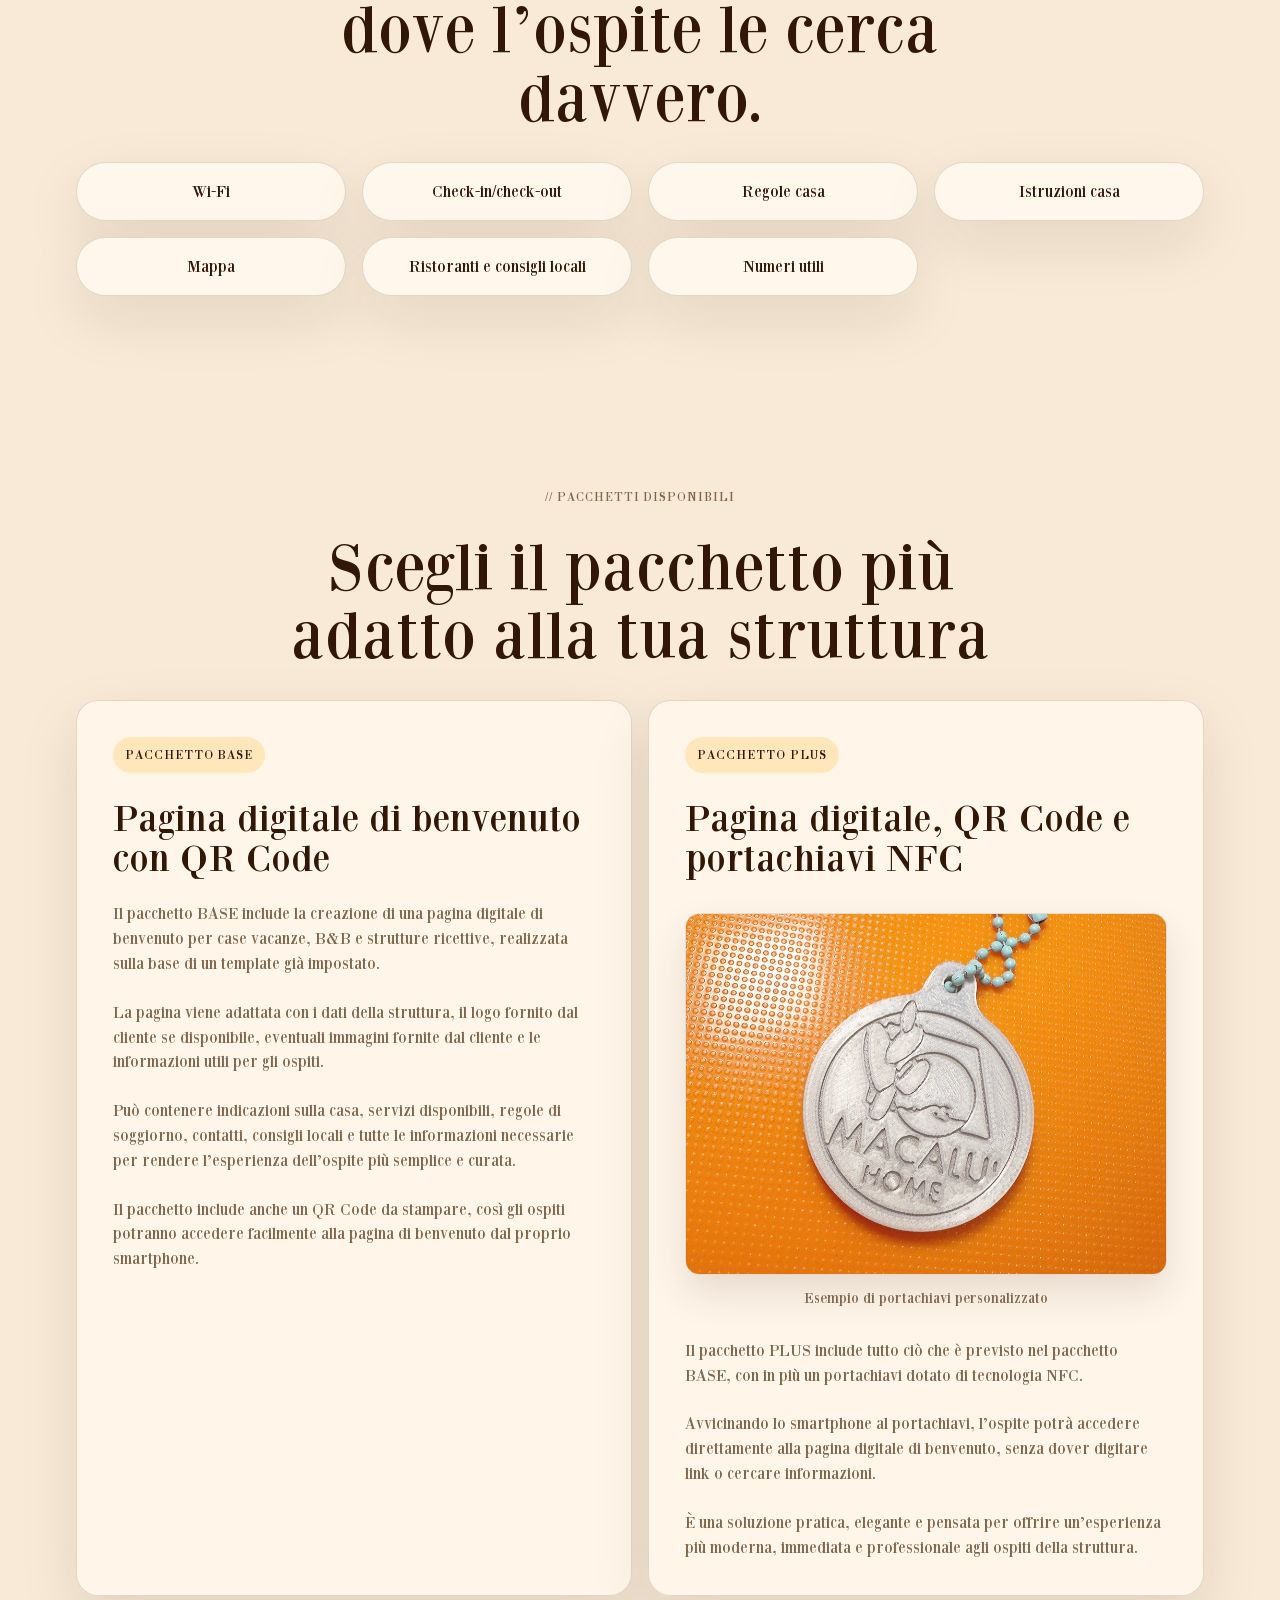
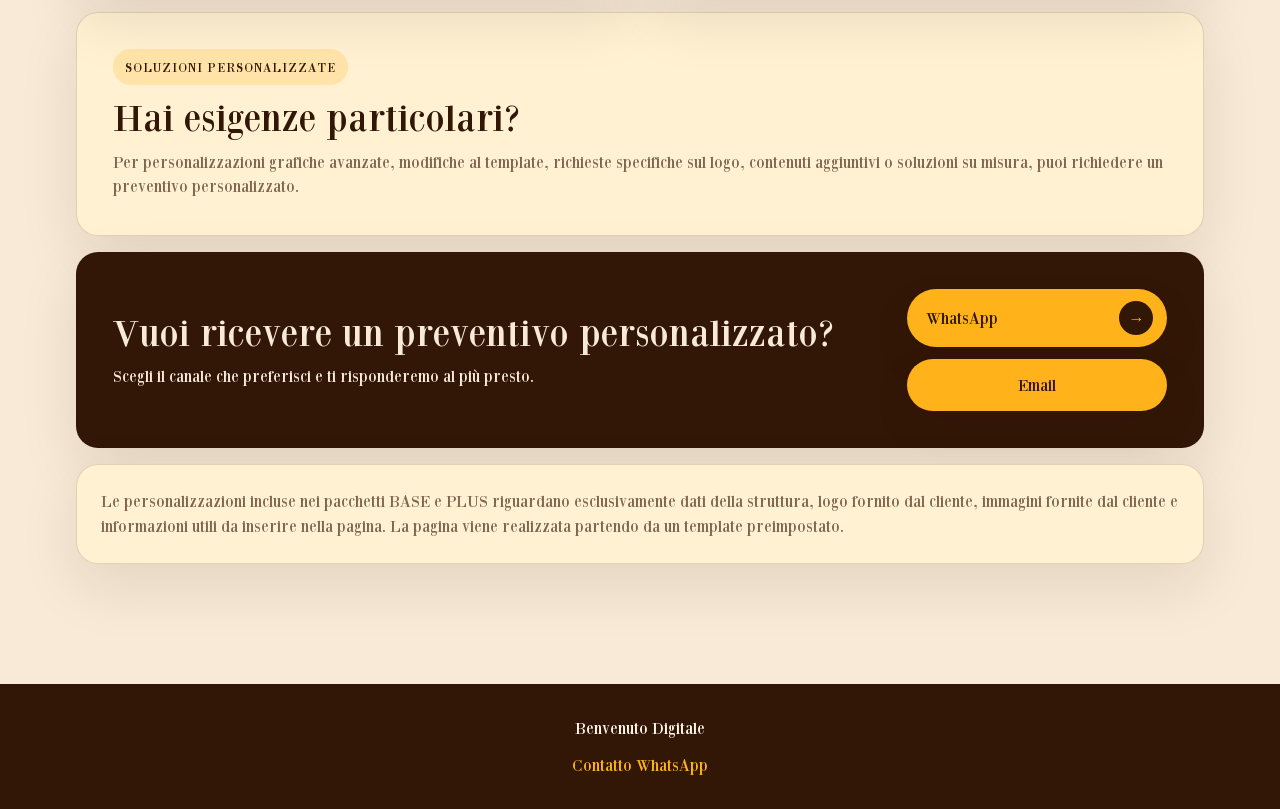
==== commit 79d7390c: "Aggiorna layout home e CTA preventivo" ====
--- a/index.html
+++ b/index.html
@@ -5,21 +5,17 @@
     <meta name="viewport" content="width=device-width, initial-scale=1">
     <meta name="description" content="Benvenuto Digitale crea guide digitali personalizzate per case vacanze, B&B e affitti brevi, sempre disponibili tramite QR Code.">
     <title>Benvenuto Digitale | Guide digitali per ospiti</title>
-    <link rel="stylesheet" href="/css/style.css?v=20260706-3">
+    <link rel="stylesheet" href="css/style.css?v=20260713-1">
   </head>
   <body>
     <header class="site-header">
-      <a class="brand" href="/" aria-label="Benvenuto Digitale">
-        <span class="brand-mark">BD</span>
-        <span>Benvenuto Digitale</span>
-      </a>
       <nav class="main-nav" aria-label="Navigazione principale">
         <a href="#problemi">Problemi</a>
         <a href="#soluzione">Soluzione</a>
         <a href="#include">Include</a>
         <a href="#pacchetti">Pacchetti</a>
       </nav>
-      <a class="header-link" href="https://wa.me/393287773569?text=Vorrei%20ricevere%20un%20preventivo%20personalizzato%20per%20Benvenuto%20Digitale">Demo <span>→</span></a>
+      <a class="header-link" href="https://benvenutodigitale.it/clienti/example" aria-label="Apri la demo Example">Demo <span>→</span></a>
     </header>
 
     <main>
@@ -135,7 +131,7 @@
             <span class="package-label">Pacchetto PLUS</span>
             <h3>Pagina digitale, QR Code e portachiavi NFC</h3>
             <figure class="package-image">
-              <img src="/assets/img/plus-portachiavi.jpg" alt="Esempio di portachiavi personalizzato Macalù Home con tecnologia NFC" loading="lazy">
+              <img src="assets/img/plus-portachiavi.jpg" alt="Esempio di portachiavi personalizzato Macalù Home con tecnologia NFC" loading="lazy">
               <figcaption>Esempio di portachiavi personalizzato</figcaption>
             </figure>
             <p>Il pacchetto PLUS include tutto ciò che è previsto nel pacchetto BASE, con in più un portachiavi dotato di tecnologia NFC.</p>
@@ -153,7 +149,7 @@
         <div class="quote-cta">
           <div>
             <h3>Vuoi ricevere un preventivo personalizzato?</h3>
-            <p>Contattaci su WhatsApp al numero +39 328 777 3569 oppure scrivici via email a <a href="mailto:alessandro.faraone1@gmail.com">alessandro.faraone1@gmail.com</a>.</p>
+            <p>Scegli il canale che preferisci e ti risponderemo al più presto.</p>
           </div>
           <div class="quote-actions">
             <a class="button button-primary whatsapp-button" href="https://wa.me/393287773569?text=Vorrei%20ricevere%20un%20preventivo%20personalizzato%20per%20Benvenuto%20Digitale" target="_blank" rel="noopener">WhatsApp <span>→</span></a>
--- a/css/style.css
+++ b/css/style.css
@@ -30,7 +30,7 @@
   font-family: "BodoniXT";
   src:
     local("BodoniXT"),
-    url("/assets/fonts/BodoniXT.ttf") format("truetype");
+    url("../assets/fonts/BodoniXT.ttf") format("truetype");
   font-style: normal;
   font-weight: 400;
   font-display: swap;
@@ -40,7 +40,7 @@
   font-family: "Bodoni XT";
   src:
     local("BodoniXT"),
-    url("/assets/fonts/BodoniXT.ttf") format("truetype");
+    url("../assets/fonts/BodoniXT.ttf") format("truetype");
   font-style: normal;
   font-weight: 400;
   font-display: swap;
@@ -130,7 +130,7 @@
   left: 0;
   display: grid;
   width: 100%;
-  grid-template-columns: 1fr auto;
+  grid-template-columns: 1fr;
   align-items: center;
   gap: var(--space-3);
   padding: var(--space-3);
@@ -173,6 +173,7 @@
 
 .main-nav {
   display: none;
+  grid-area: 1 / 1;
   justify-self: center;
   align-items: center;
   gap: 0.25rem;
@@ -196,6 +197,7 @@
 }
 
 .header-link {
+  grid-area: 1 / 1;
   justify-self: end;
   padding: 0.25rem 0.35rem 0.25rem 1rem;
   color: var(--color-ink);
@@ -227,7 +229,7 @@
   padding: 7.5rem var(--space-3) clamp(10rem, 18vw, 16rem);
   background:
     linear-gradient(180deg, rgba(59, 36, 31, 0.12), rgba(59, 36, 31, 0.62)),
-    url("/assets/img/landing-hero.jpg") center/cover no-repeat;
+    url("../assets/img/landing-hero.jpg") center/cover no-repeat;
   box-shadow: var(--shadow-strong);
 }
 
@@ -265,8 +267,8 @@
   position: absolute;
   z-index: 1;
   right: clamp(0.75rem, 4vw, 4rem);
-  bottom: 0.1em;
   left: clamp(0.75rem, 4vw, 4rem);
+  top: clamp(5.5rem, 9vw, 8rem);
   max-width: none;
   margin: 0;
   color: rgba(255, 250, 244, 0.95);
@@ -274,6 +276,7 @@
   font-size: clamp(3rem, 8vw, 7rem);
   font-weight: 400;
   line-height: 0.9;
+  text-shadow: 0 18px 42px rgba(50, 22, 6, 0.26);
   text-transform: uppercase;
 }
 
@@ -293,7 +296,7 @@
   min-height: 150px;
   margin-bottom: var(--space-3);
   border-radius: 16px;
-  background: url("/assets/img/welcome-detail.jpg") center/cover no-repeat;
+  background: url("../assets/img/welcome-detail.jpg") center/cover no-repeat;
 }
 
 .hero-preview p {
@@ -405,11 +408,11 @@
 }
 
 .photo-card.detail {
-  background-image: url("/assets/img/guest-experience.jpg");
+  background-image: url("../assets/img/guest-experience.jpg");
 }
 
 .photo-card.room {
-  background-image: url("/assets/img/macaluhome-hero.jpg");
+  background-image: url("../assets/img/macaluhome-hero.jpg");
 }
 
 .intro-stats div {
@@ -675,9 +678,15 @@
   min-height: 52px;
   align-items: center;
   justify-content: center;
-  border: 1px solid rgba(255, 247, 235, 0.32);
+  border: 0;
   border-radius: 999px;
+  background: var(--color-cream-deep);
+  box-shadow: 0 16px 32px rgba(50, 22, 6, 0.2);
   font-weight: 400;
+}
+
+.quote-cta .email-link {
+  color: var(--color-ink);
 }
 
 .package-note {
@@ -727,6 +736,41 @@
   box-shadow: var(--shadow-strong);
 }
 
+.language-switcher {
+  position: absolute;
+  z-index: 4;
+  top: var(--space-3);
+  right: var(--space-3);
+  display: inline-flex;
+  max-width: calc(100% - (var(--space-3) * 2));
+  flex-wrap: wrap;
+  gap: 0.35rem;
+  padding: 0.35rem;
+  border: 1px solid rgba(255, 250, 244, 0.22);
+  border-radius: 999px;
+  background: rgba(59, 36, 31, 0.34);
+  box-shadow: var(--shadow-strong);
+  backdrop-filter: blur(14px);
+}
+
+.language-button {
+  min-width: 42px;
+  min-height: 38px;
+  border: 0;
+  border-radius: 999px;
+  background: transparent;
+  color: rgba(255, 250, 244, 0.78);
+  cursor: pointer;
+  font-family: var(--font-base);
+  font-size: 0.82rem;
+  font-weight: 900;
+}
+
+.language-button.is-active {
+  background: var(--color-cream-deep);
+  color: var(--color-ink);
+}
+
 .client-hero-inner {
   position: relative;
   z-index: 2;
@@ -742,6 +786,13 @@
 .client-hero-copy {
   max-width: 720px;
   min-width: 0;
+}
+
+.client-logo {
+  width: clamp(92px, 14vw, 140px);
+  height: auto;
+  margin-bottom: var(--space-3);
+  filter: drop-shadow(0 14px 32px rgba(0, 0, 0, 0.28));
 }
 
 .client-hero h1 {
@@ -803,7 +854,8 @@
 .quick-grid,
 .instructions-grid,
 .tips-grid,
-.numbers-grid {
+.numbers-grid,
+.client-photo-grid {
   display: grid;
   gap: var(--space-3);
 }
@@ -819,6 +871,37 @@
 .client-hero-card {
   min-width: 0;
   overflow-wrap: anywhere;
+}
+
+.client-photo-card {
+  display: grid;
+  overflow: hidden;
+  border: 1px solid var(--color-line);
+  border-radius: var(--radius);
+  background: var(--color-milk);
+  box-shadow: var(--shadow);
+}
+
+.client-photo-card img {
+  width: 100%;
+  aspect-ratio: 4 / 3;
+  object-fit: cover;
+}
+
+.client-photo-card div {
+  padding: var(--space-4);
+}
+
+.client-photo-card h2 {
+  margin-bottom: var(--space-2);
+  font-family: var(--font-display);
+  font-size: clamp(1.8rem, 4vw, 2.7rem);
+  font-weight: 400;
+  line-height: 1.04;
+}
+
+.client-photo-card p {
+  margin-bottom: 0;
 }
 
 .info-label {
@@ -914,6 +997,13 @@
   text-align: center;
 }
 
+.client-footer-logo {
+  width: 120px;
+  height: auto;
+  margin-bottom: var(--space-3);
+  filter: drop-shadow(0 18px 38px rgba(0, 0, 0, 0.22));
+}
+
 .client-footer p {
   color: rgba(255, 250, 244, 0.8);
 }
@@ -942,7 +1032,6 @@
 
 @media (min-width: 720px) {
   .site-header {
-    grid-template-columns: 1fr auto 1fr;
     padding: var(--space-4) var(--space-5);
   }
 
@@ -1011,6 +1100,10 @@
   .instructions-grid,
   .numbers-grid {
     grid-template-columns: repeat(2, 1fr);
+  }
+
+  .client-photo-grid {
+    grid-template-columns: repeat(2, minmax(0, 1fr));
   }
 
   .tips-grid {
@@ -1061,4 +1154,10 @@
     width: 100%;
     white-space: normal;
   }
-}
+
+  .language-switcher {
+    left: var(--space-3);
+    right: var(--space-3);
+    justify-content: center;
+  }
+}
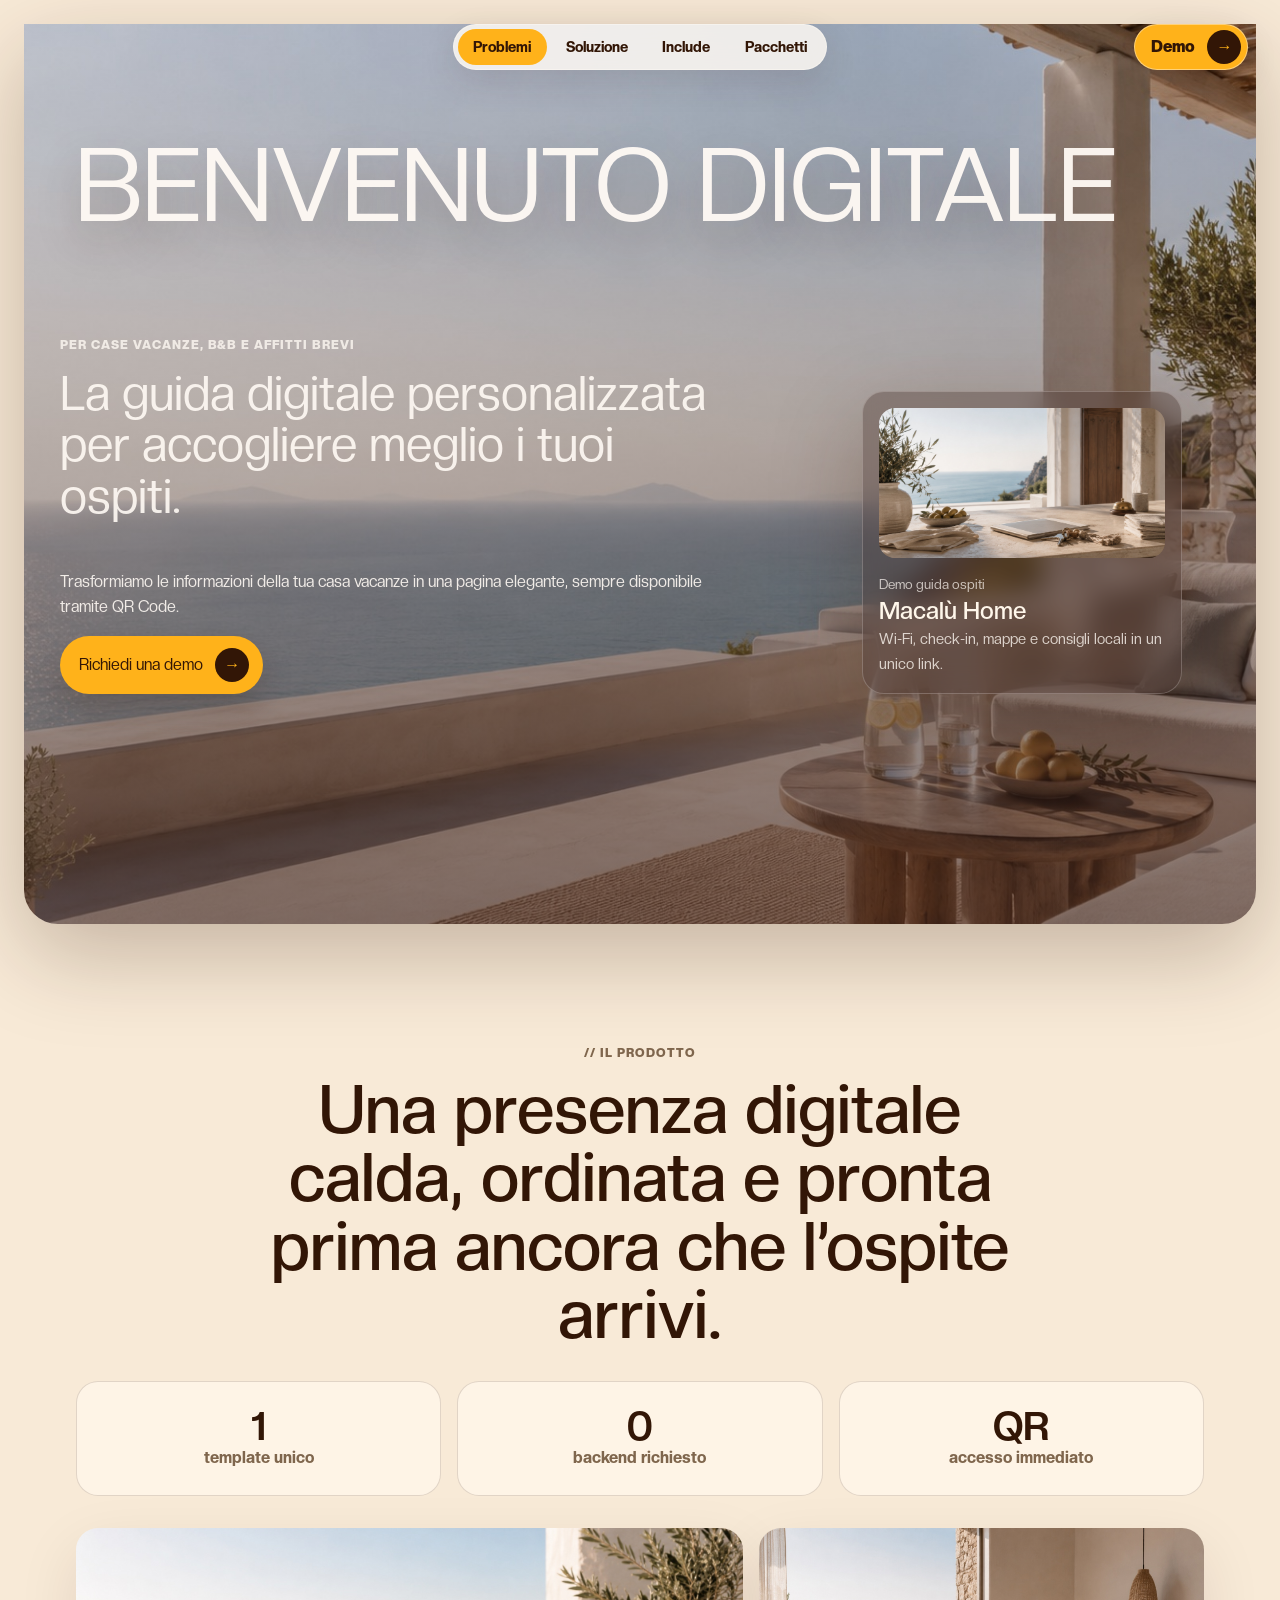
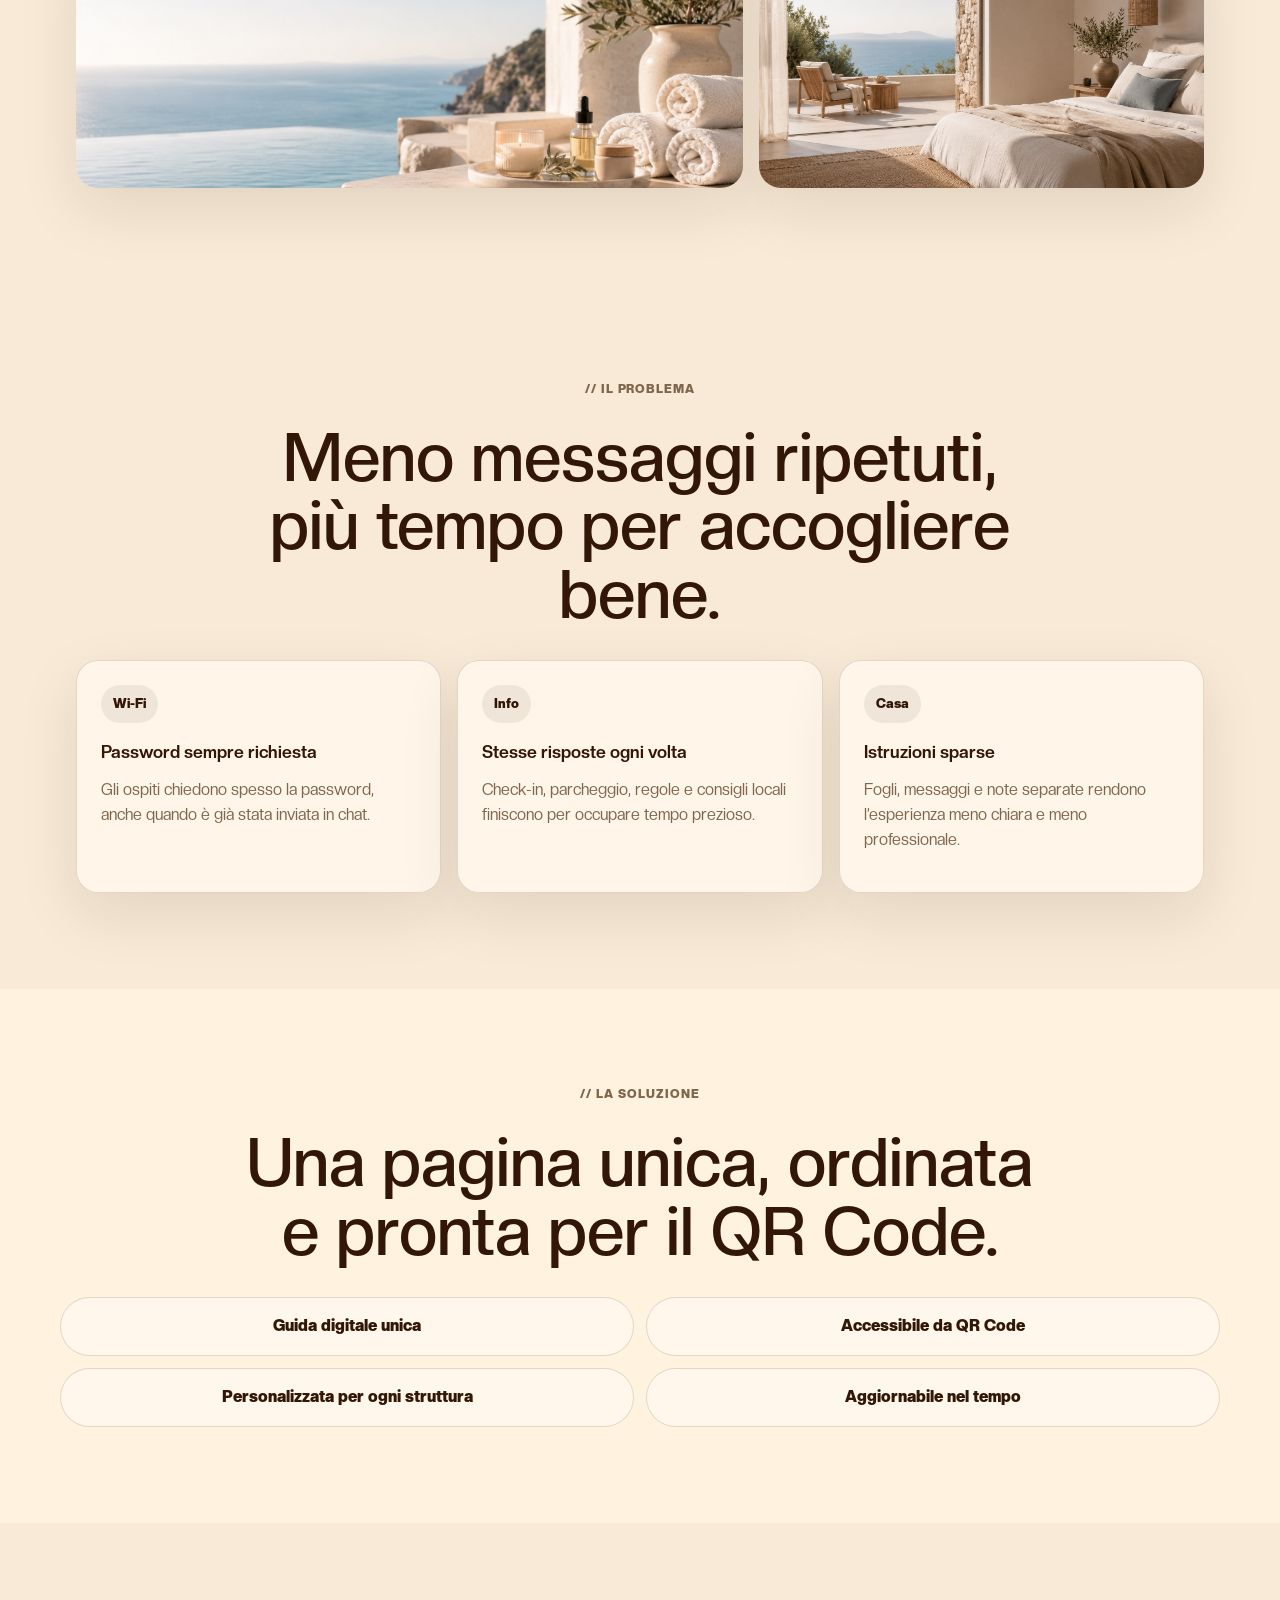
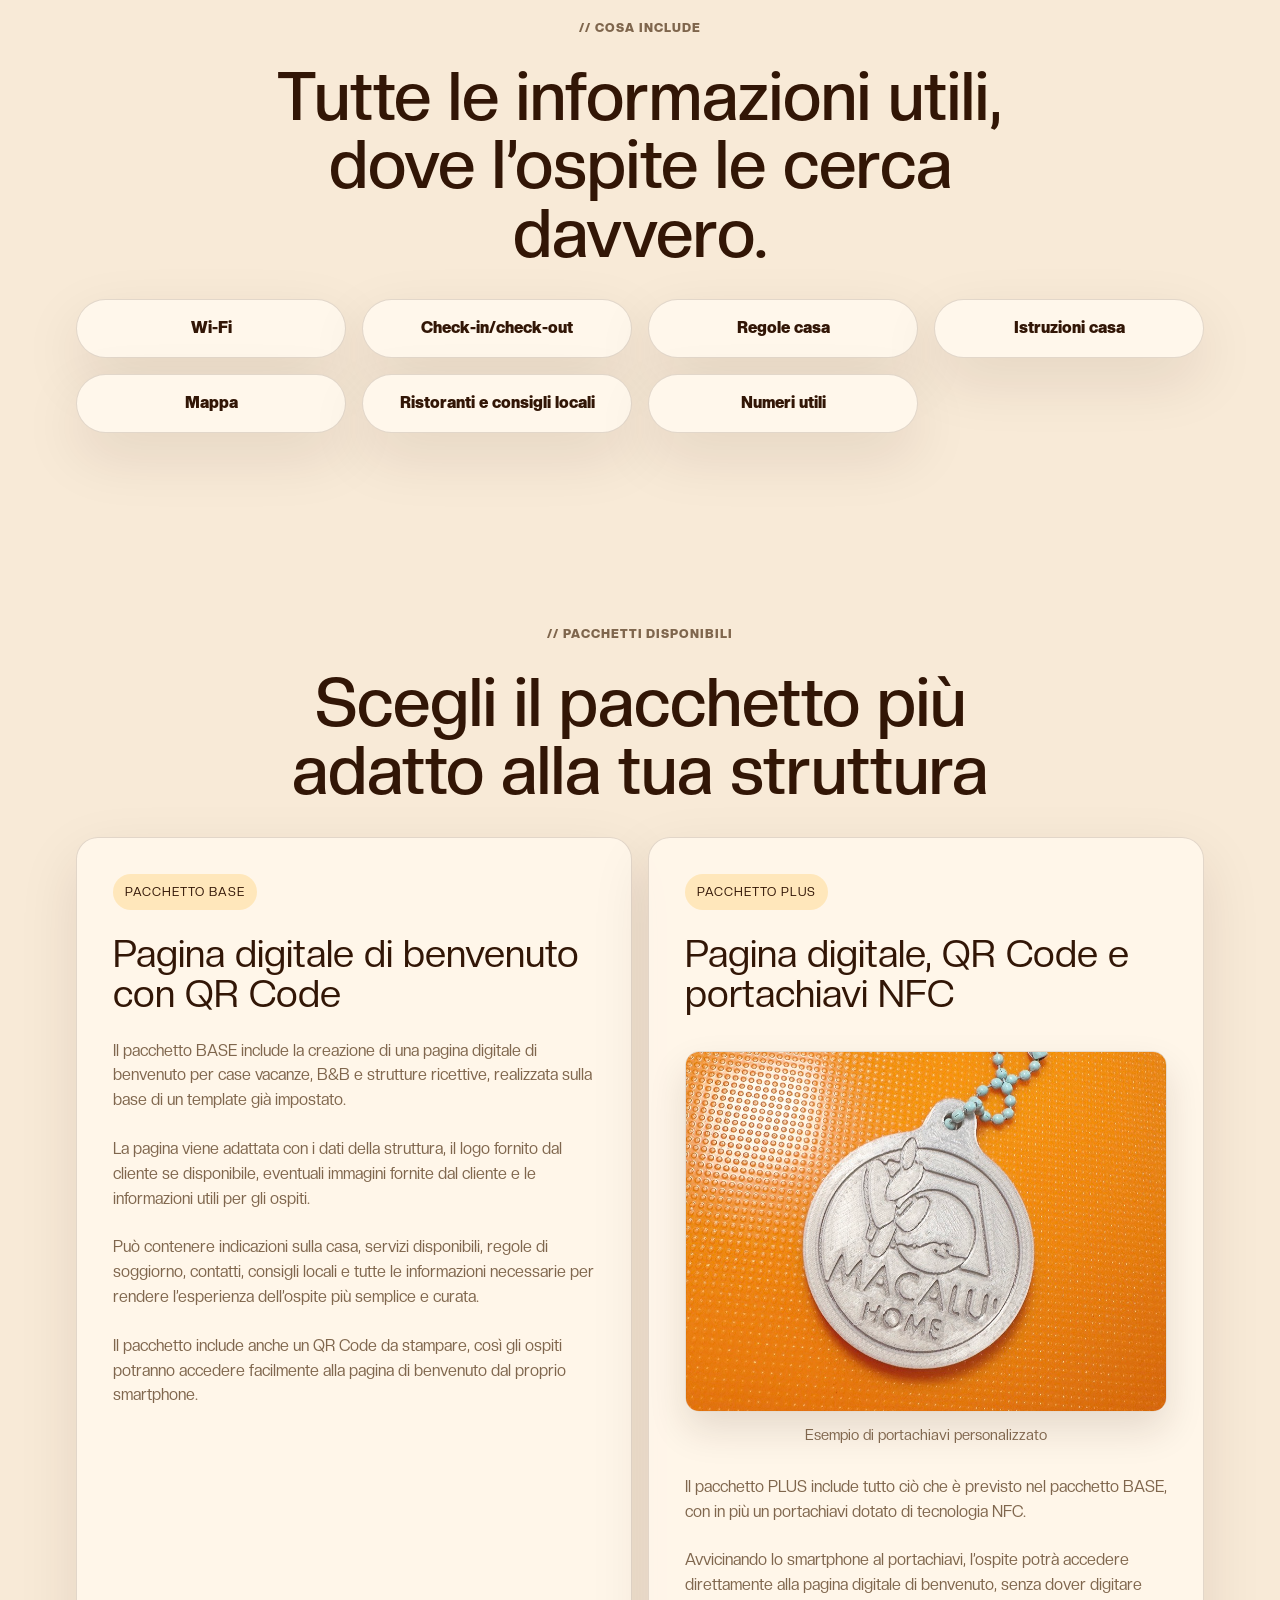
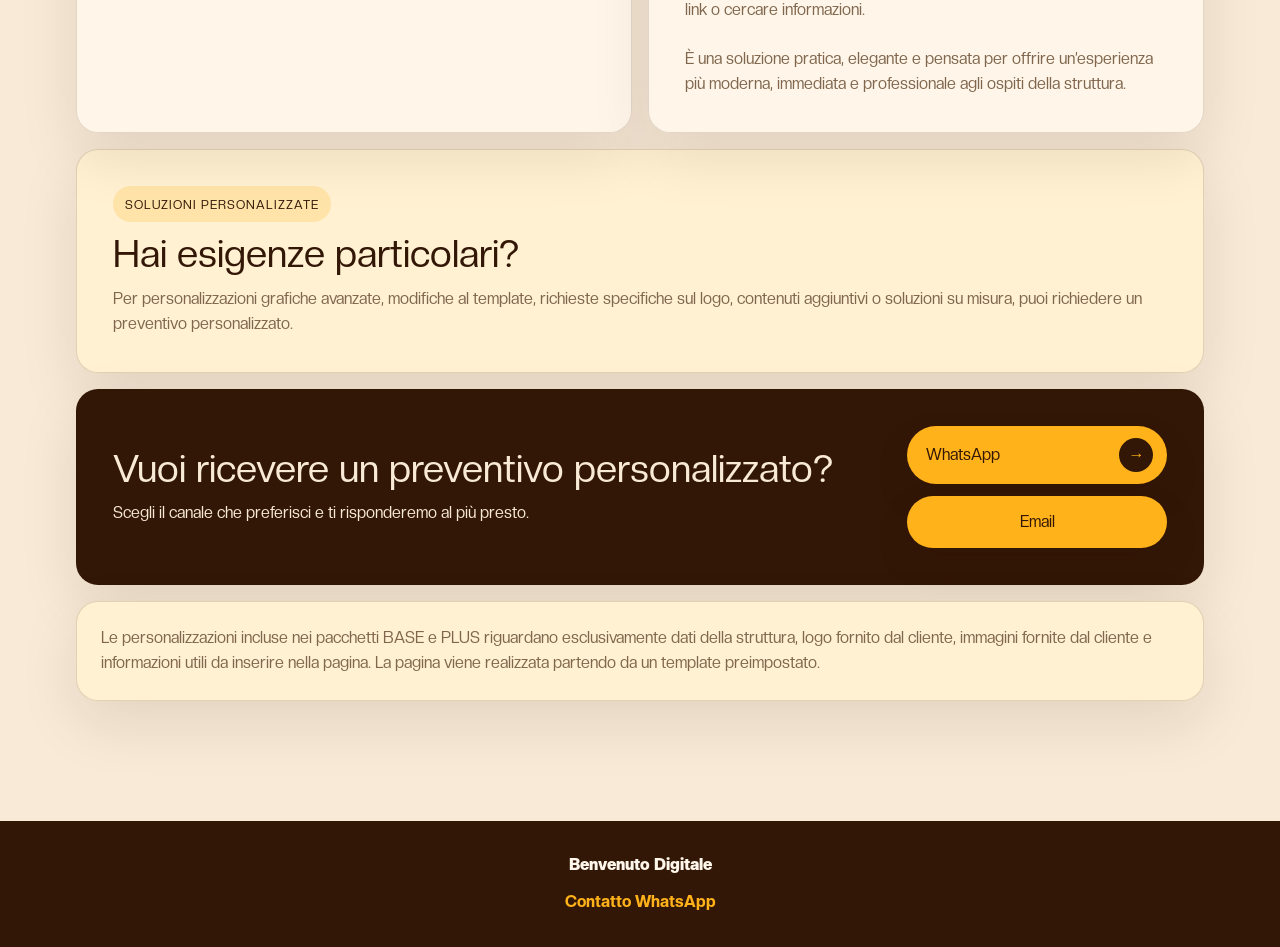
==== commit 3c266547: "Aggiorna font progetto a Creato Display" ====
--- a/index.html
+++ b/index.html
@@ -5,7 +5,7 @@
     <meta name="viewport" content="width=device-width, initial-scale=1">
     <meta name="description" content="Benvenuto Digitale crea guide digitali personalizzate per case vacanze, B&B e affitti brevi, sempre disponibili tramite QR Code.">
     <title>Benvenuto Digitale | Guide digitali per ospiti</title>
-    <link rel="stylesheet" href="css/style.css?v=20260713-1">
+    <link rel="stylesheet" href="css/style.css?v=20260713-2">
   </head>
   <body>
     <header class="site-header">
--- a/css/style.css
+++ b/css/style.css
@@ -12,8 +12,8 @@
   --color-line: rgba(50, 22, 6, 0.14);
   --shadow: 0 22px 60px rgba(50, 22, 6, 0.1);
   --shadow-strong: 0 30px 90px rgba(50, 22, 6, 0.26);
-  --font-base: "BodoniXT", "Bodoni XT", Georgia, "Times New Roman", serif;
-  --font-display: "BodoniXT", "Bodoni XT", Georgia, "Times New Roman", serif;
+  --font-base: "Creato Display", Arial, Helvetica, sans-serif;
+  --font-display: "Creato Display", Arial, Helvetica, sans-serif;
   --space-1: 0.5rem;
   --space-2: 0.75rem;
   --space-3: 1rem;
@@ -27,21 +27,67 @@
 }
 
 @font-face {
-  font-family: "BodoniXT";
+  font-family: "Creato Display";
   src:
-    local("BodoniXT"),
-    url("../assets/fonts/BodoniXT.ttf") format("truetype");
+    local("Creato Display Regular"),
+    local("CreatoDisplay-Regular"),
+    url("../creato_display/CreatoDisplay-Regular.otf") format("opentype");
   font-style: normal;
   font-weight: 400;
   font-display: swap;
 }
 
 @font-face {
-  font-family: "Bodoni XT";
+  font-family: "Creato Display";
   src:
-    local("BodoniXT"),
-    url("../assets/fonts/BodoniXT.ttf") format("truetype");
+    local("Creato Display Medium"),
+    local("CreatoDisplay-Medium"),
+    url("../creato_display/CreatoDisplay-Medium.otf") format("opentype");
   font-style: normal;
+  font-weight: 500;
+  font-display: swap;
+}
+
+@font-face {
+  font-family: "Creato Display";
+  src:
+    local("Creato Display Bold"),
+    local("CreatoDisplay-Bold"),
+    url("../creato_display/CreatoDisplay-Bold.otf") format("opentype");
+  font-style: normal;
+  font-weight: 700;
+  font-display: swap;
+}
+
+@font-face {
+  font-family: "Creato Display";
+  src:
+    local("Creato Display ExtraBold"),
+    local("CreatoDisplay-ExtraBold"),
+    url("../creato_display/CreatoDisplay-ExtraBold.otf") format("opentype");
+  font-style: normal;
+  font-weight: 800;
+  font-display: swap;
+}
+
+@font-face {
+  font-family: "Creato Display";
+  src:
+    local("Creato Display Black"),
+    local("CreatoDisplay-Black"),
+    url("../creato_display/CreatoDisplay-Black.otf") format("opentype");
+  font-style: normal;
+  font-weight: 900;
+  font-display: swap;
+}
+
+@font-face {
+  font-family: "Creato Display";
+  src:
+    local("Creato Display Regular Italic"),
+    local("CreatoDisplay-RegularItalic"),
+    url("../creato_display/CreatoDisplay-RegularItalic.otf") format("opentype");
+  font-style: italic;
   font-weight: 400;
   font-display: swap;
 }
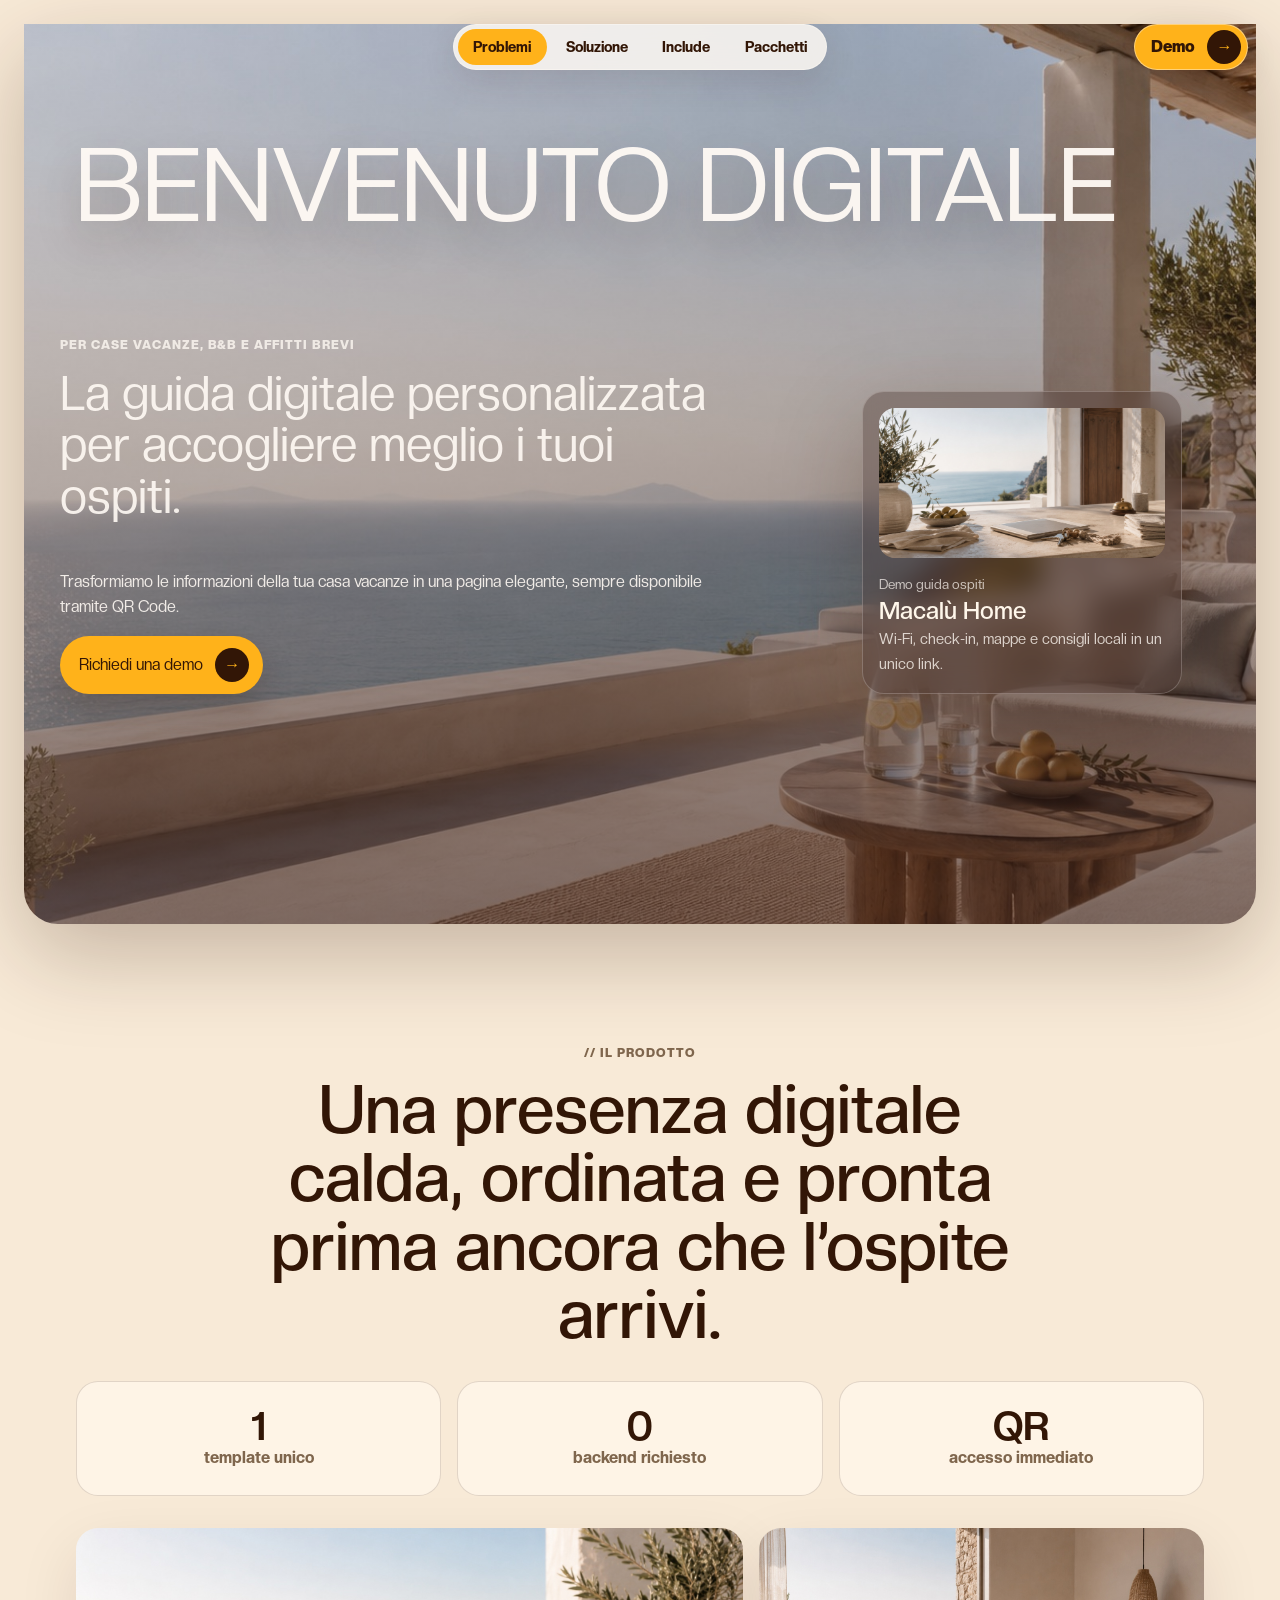
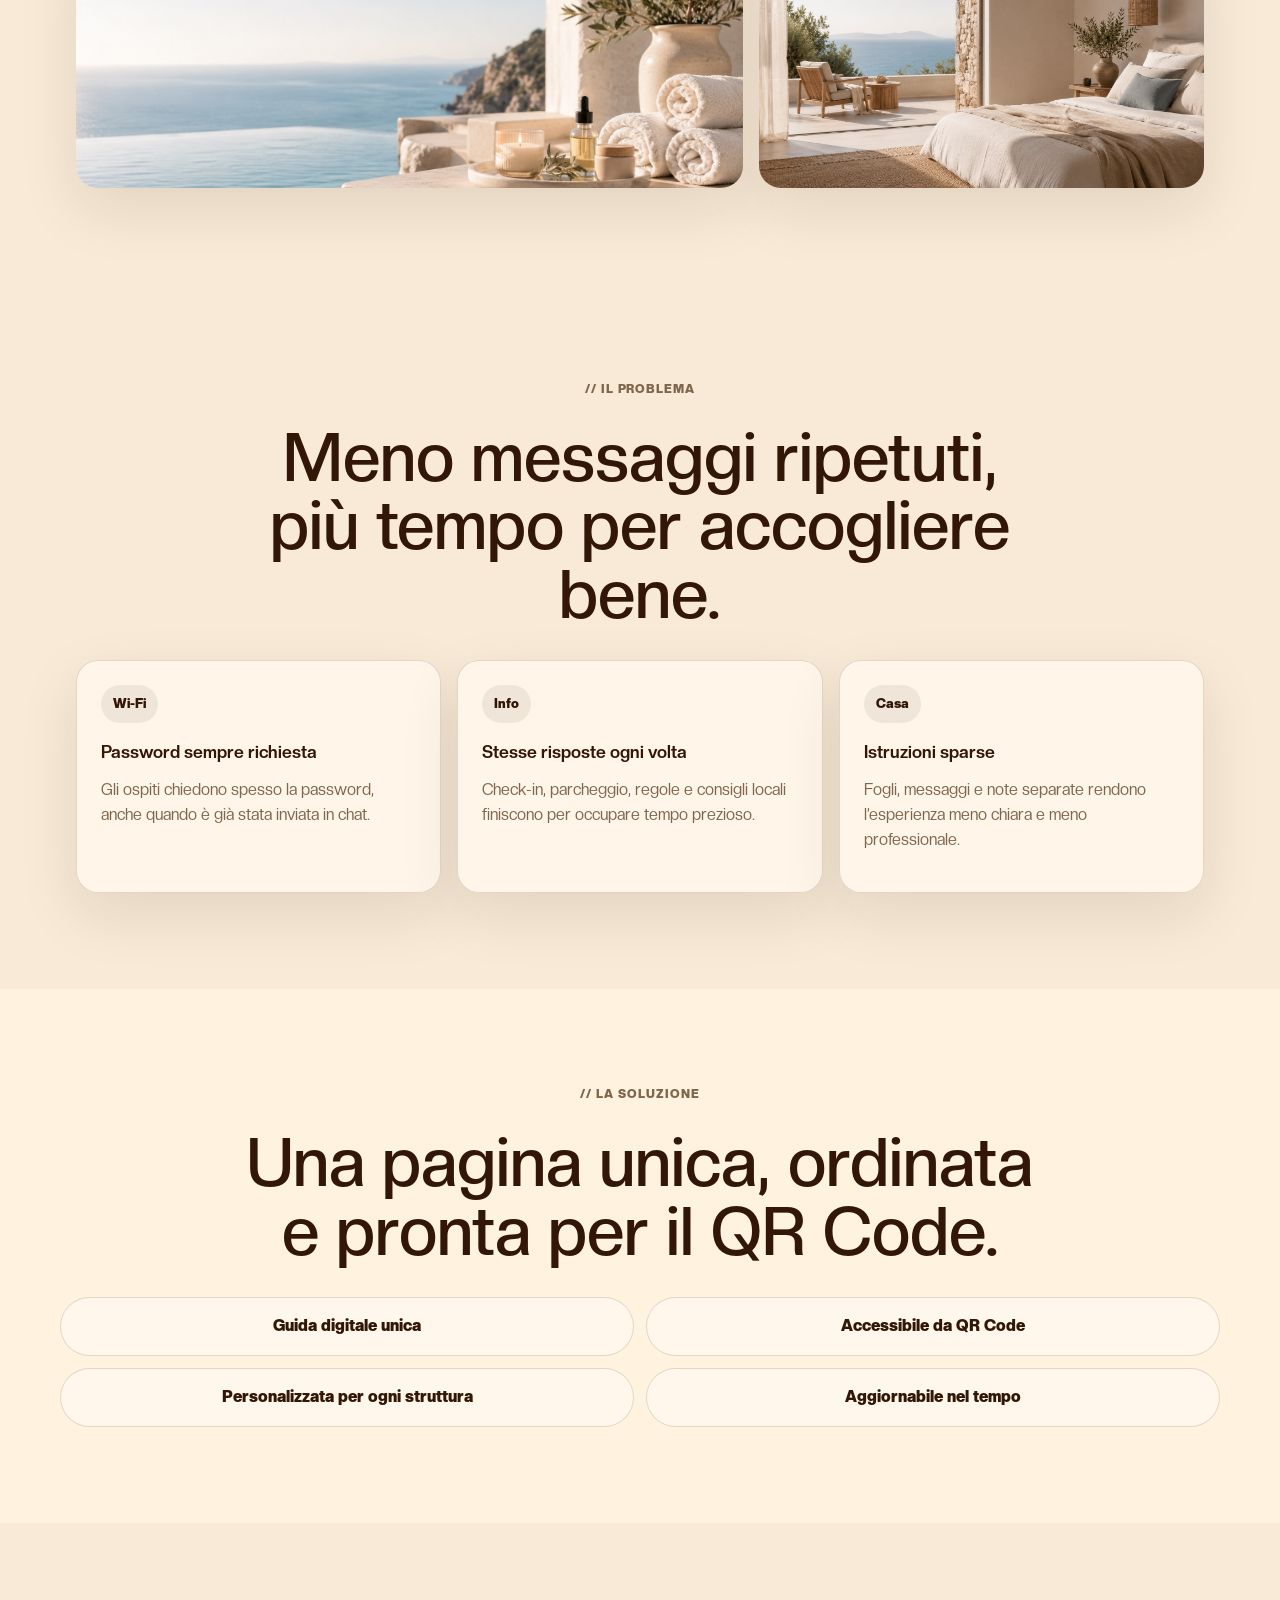
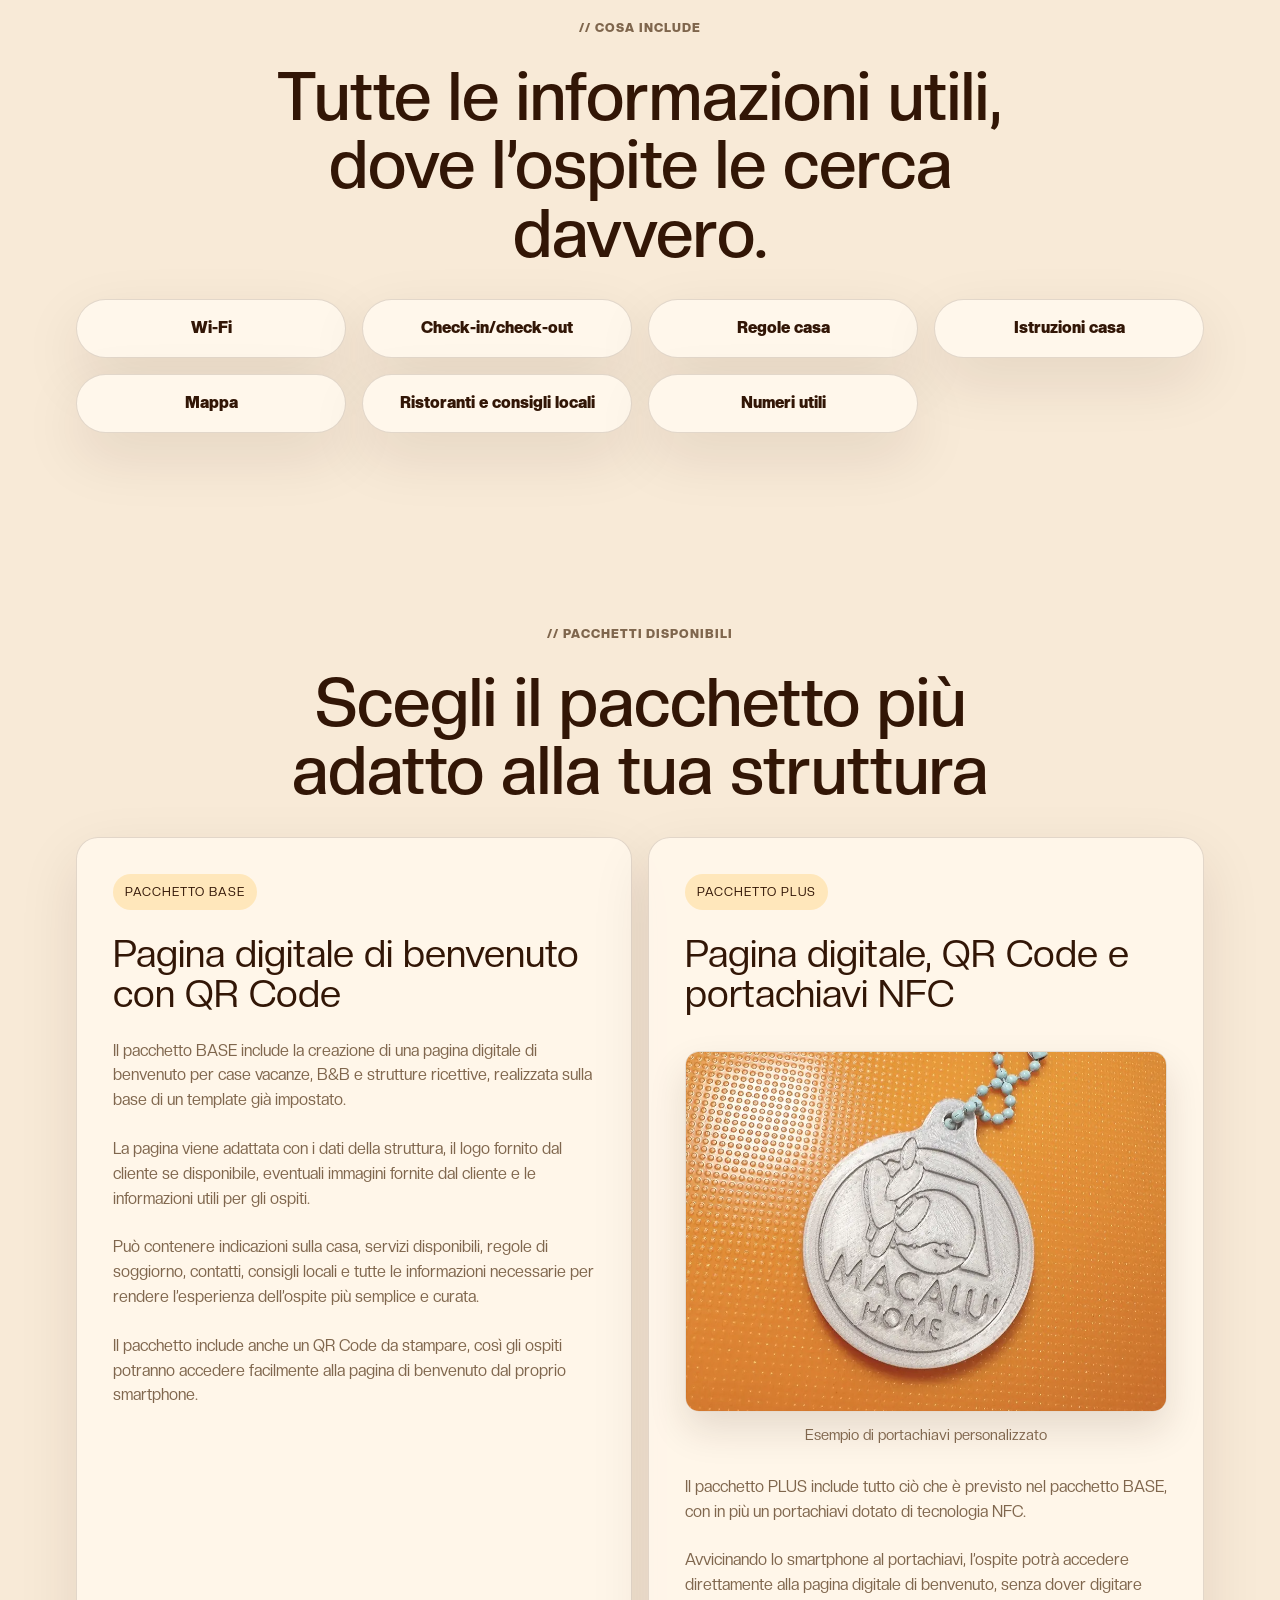
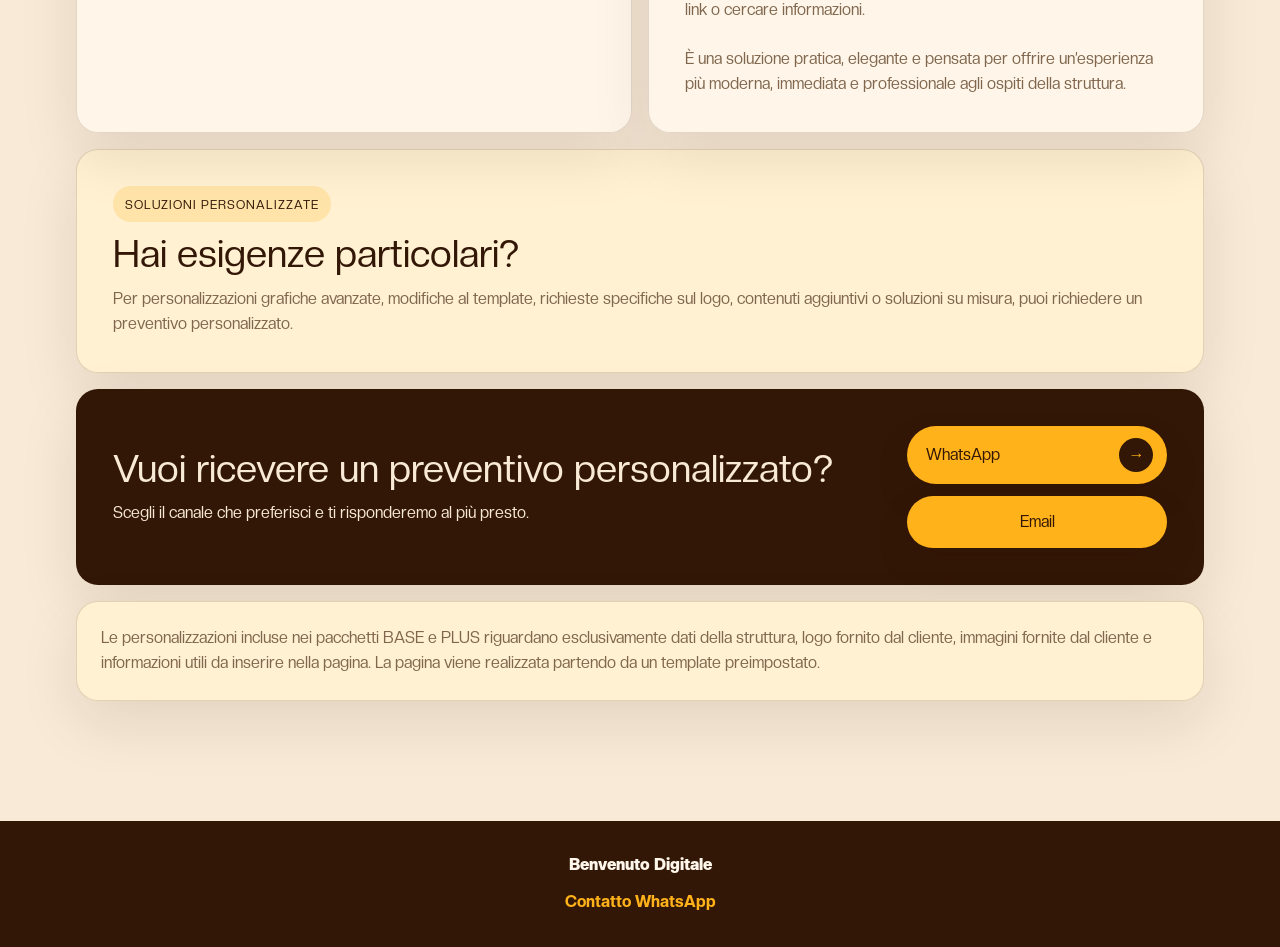
==== commit 7ce112c9: "Ottimizza SEO sicurezza e cache del sito" ====
--- a/index.html
+++ b/index.html
@@ -3,9 +3,50 @@
   <head>
     <meta charset="utf-8">
     <meta name="viewport" content="width=device-width, initial-scale=1">
-    <meta name="description" content="Benvenuto Digitale crea guide digitali personalizzate per case vacanze, B&B e affitti brevi, sempre disponibili tramite QR Code.">
-    <title>Benvenuto Digitale | Guide digitali per ospiti</title>
-    <link rel="stylesheet" href="css/style.css?v=20260713-2">
+    <meta name="description" content="Benvenuto Digitale crea pagine di benvenuto digitali per case vacanze, B&B e strutture ricettive, consultabili dagli ospiti tramite QR Code.">
+    <meta property="og:title" content="Benvenuto Digitale | Welcome page per strutture ricettive">
+    <meta property="og:description" content="Pagine di benvenuto digitali per case vacanze, B&B e strutture ricettive: tutte le informazioni utili per gli ospiti in un unico spazio.">
+    <meta property="og:type" content="website">
+    <meta property="og:url" content="https://www.benvenutodigitale.it/">
+    <meta property="og:image" content="https://www.benvenutodigitale.it/assets/img/social-card.jpg">
+    <meta property="og:image:alt" content="Benvenuto Digitale, welcome page per strutture ricettive">
+    <meta property="og:image:width" content="1200">
+    <meta property="og:image:height" content="630">
+    <meta property="og:locale" content="it_IT">
+    <meta property="og:site_name" content="Benvenuto Digitale">
+    <meta name="twitter:card" content="summary_large_image">
+    <meta name="twitter:title" content="Benvenuto Digitale | Welcome page per strutture ricettive">
+    <meta name="twitter:description" content="Pagine di benvenuto digitali per case vacanze, B&B e strutture ricettive.">
+    <meta name="twitter:image" content="https://www.benvenutodigitale.it/assets/img/social-card.jpg">
+    <link rel="canonical" href="https://www.benvenutodigitale.it/">
+    <link rel="preload" as="image" href="assets/img/landing-hero.jpg" fetchpriority="high">
+    <link rel="icon" type="image/svg+xml" href="favicon.svg?v=20260725-1">
+    <link rel="stylesheet" href="css/style.css?v=20260725-1">
+    <title>Benvenuto Digitale | Guide digitali per case vacanze e B&B</title>
+    <script type="application/ld+json">
+      {
+        "@context": "https://schema.org",
+        "@type": "ProfessionalService",
+        "@id": "https://www.benvenutodigitale.it/#service",
+        "name": "Benvenuto Digitale",
+        "url": "https://www.benvenutodigitale.it/",
+        "description": "Creazione di pagine di benvenuto digitali per case vacanze, B&B e strutture ricettive.",
+        "image": "https://www.benvenutodigitale.it/assets/img/social-card.jpg",
+        "logo": "https://www.benvenutodigitale.it/favicon.svg",
+        "email": "mailto:alessandro.faraone1@gmail.com",
+        "contactPoint": {
+          "@type": "ContactPoint",
+          "telephone": "+393287773569",
+          "contactType": "customer support",
+          "availableLanguage": "Italian"
+        },
+        "areaServed": {
+          "@type": "Country",
+          "name": "Italia"
+        }
+      }
+    </script>
+    <script src="js/site.js?v=20260725-1" defer></script>
   </head>
   <body>
     <header class="site-header">
@@ -15,17 +56,18 @@
         <a href="#include">Include</a>
         <a href="#pacchetti">Pacchetti</a>
       </nav>
-      <a class="header-link" href="https://benvenutodigitale.it/clienti/example" aria-label="Apri la demo Example">Demo <span>→</span></a>
+      <a class="header-link" href="https://www.benvenutodigitale.it/clienti/example" aria-label="Apri la demo Example" data-track-cta="demo">Demo <span>→</span></a>
     </header>
 
     <main>
       <section class="landing-hero">
+        <h1 class="hero-word">Benvenuto Digitale</h1>
         <div class="hero-content">
           <div class="hero-copy">
             <p class="eyebrow">Per case vacanze, B&B e affitti brevi</p>
             <p class="lead">La guida digitale personalizzata per accogliere meglio i tuoi ospiti.</p>
             <p>Trasformiamo le informazioni della tua casa vacanze in una pagina elegante, sempre disponibile tramite QR Code.</p>
-            <a class="button button-primary" href="https://wa.me/393287773569?text=Vorrei%20ricevere%20un%20preventivo%20personalizzato%20per%20Benvenuto%20Digitale">Richiedi una demo <span>→</span></a>
+            <a class="button button-primary" href="https://wa.me/393287773569?text=Vorrei%20ricevere%20un%20preventivo%20personalizzato%20per%20Benvenuto%20Digitale" target="_blank" rel="noopener" data-track-cta="preventivo" data-track-channel="whatsapp">Richiedi una demo <span>→</span></a>
           </div>
           <aside class="hero-preview" aria-label="Anteprima guida ospiti">
             <div class="preview-image"></div>
@@ -34,7 +76,6 @@
             <span>Wi-Fi, check-in, mappe e consigli locali in un unico link.</span>
           </aside>
         </div>
-        <h1 class="hero-word">Benvenuto Digitale</h1>
       </section>
 
       <section class="section intro-panel">
@@ -131,7 +172,10 @@
             <span class="package-label">Pacchetto PLUS</span>
             <h3>Pagina digitale, QR Code e portachiavi NFC</h3>
             <figure class="package-image">
-              <img src="assets/img/plus-portachiavi.jpg" alt="Esempio di portachiavi personalizzato Macalù Home con tecnologia NFC" loading="lazy">
+              <picture>
+                <source srcset="assets/img/plus-portachiavi.webp" type="image/webp">
+                <img src="assets/img/plus-portachiavi.jpg" alt="Esempio di portachiavi personalizzato Macalù Home con tecnologia NFC" width="920" height="1200" loading="lazy" decoding="async">
+              </picture>
               <figcaption>Esempio di portachiavi personalizzato</figcaption>
             </figure>
             <p>Il pacchetto PLUS include tutto ciò che è previsto nel pacchetto BASE, con in più un portachiavi dotato di tecnologia NFC.</p>
@@ -152,8 +196,8 @@
             <p>Scegli il canale che preferisci e ti risponderemo al più presto.</p>
           </div>
           <div class="quote-actions">
-            <a class="button button-primary whatsapp-button" href="https://wa.me/393287773569?text=Vorrei%20ricevere%20un%20preventivo%20personalizzato%20per%20Benvenuto%20Digitale" target="_blank" rel="noopener">WhatsApp <span>→</span></a>
-            <a class="email-link" href="mailto:alessandro.faraone1@gmail.com">Email</a>
+            <a class="button button-primary whatsapp-button" href="https://wa.me/393287773569?text=Vorrei%20ricevere%20un%20preventivo%20personalizzato%20per%20Benvenuto%20Digitale" target="_blank" rel="noopener" data-track-cta="preventivo" data-track-channel="whatsapp">WhatsApp <span>→</span></a>
+            <a class="email-link" href="mailto:alessandro.faraone1@gmail.com?subject=Preventivo%20Benvenuto%20Digitale" data-track-cta="preventivo" data-track-channel="email">Email</a>
           </div>
         </div>
         <aside class="package-note">
@@ -164,7 +208,7 @@
 
     <footer class="footer">
       <p>Benvenuto Digitale</p>
-      <a href="https://wa.me/393287773569?text=Vorrei%20ricevere%20un%20preventivo%20personalizzato%20per%20Benvenuto%20Digitale">Contatto WhatsApp</a>
+      <a href="https://wa.me/393287773569?text=Vorrei%20ricevere%20un%20preventivo%20personalizzato%20per%20Benvenuto%20Digitale" target="_blank" rel="noopener" data-track-cta="contatto" data-track-channel="whatsapp">Contatto WhatsApp</a>
     </footer>
   </body>
 </html>
--- a/css/style.css
+++ b/css/style.css
@@ -121,9 +121,25 @@
   text-decoration: none;
 }
 
+a:focus-visible,
+button:focus-visible {
+  outline: 3px solid var(--color-ink);
+  outline-offset: 4px;
+}
+
+.landing-hero a:focus-visible,
+.quote-cta a:focus-visible,
+.client-hero a:focus-visible,
+.client-hero button:focus-visible,
+.client-footer a:focus-visible,
+.footer a:focus-visible {
+  outline-color: var(--color-cream-deep);
+}
+
 img {
   display: block;
   max-width: 100%;
+  height: auto;
 }
 
 h1,
@@ -637,6 +653,11 @@
   margin: var(--space-2) 0 var(--space-3);
 }
 
+.package-image img,
+.package-image picture {
+  display: block;
+}
+
 .package-image img {
   width: 100%;
   aspect-ratio: 4 / 3;
